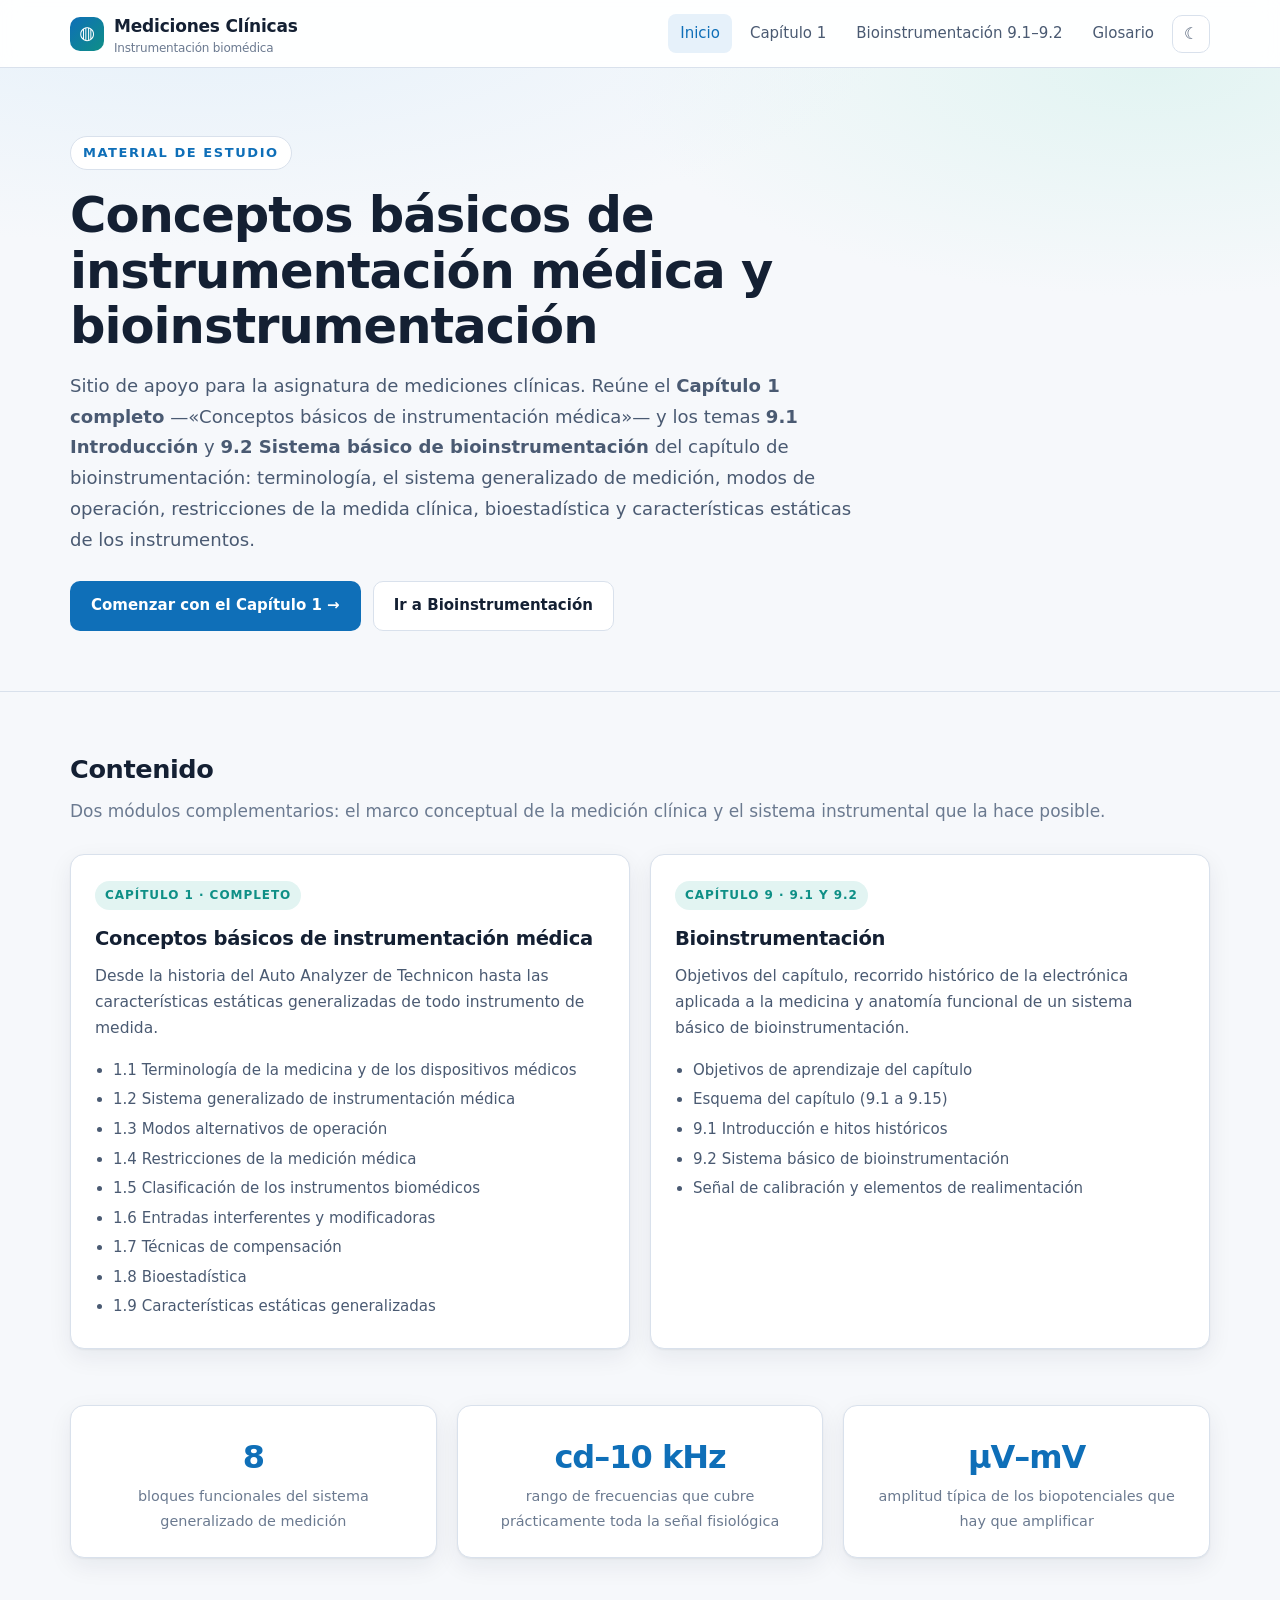
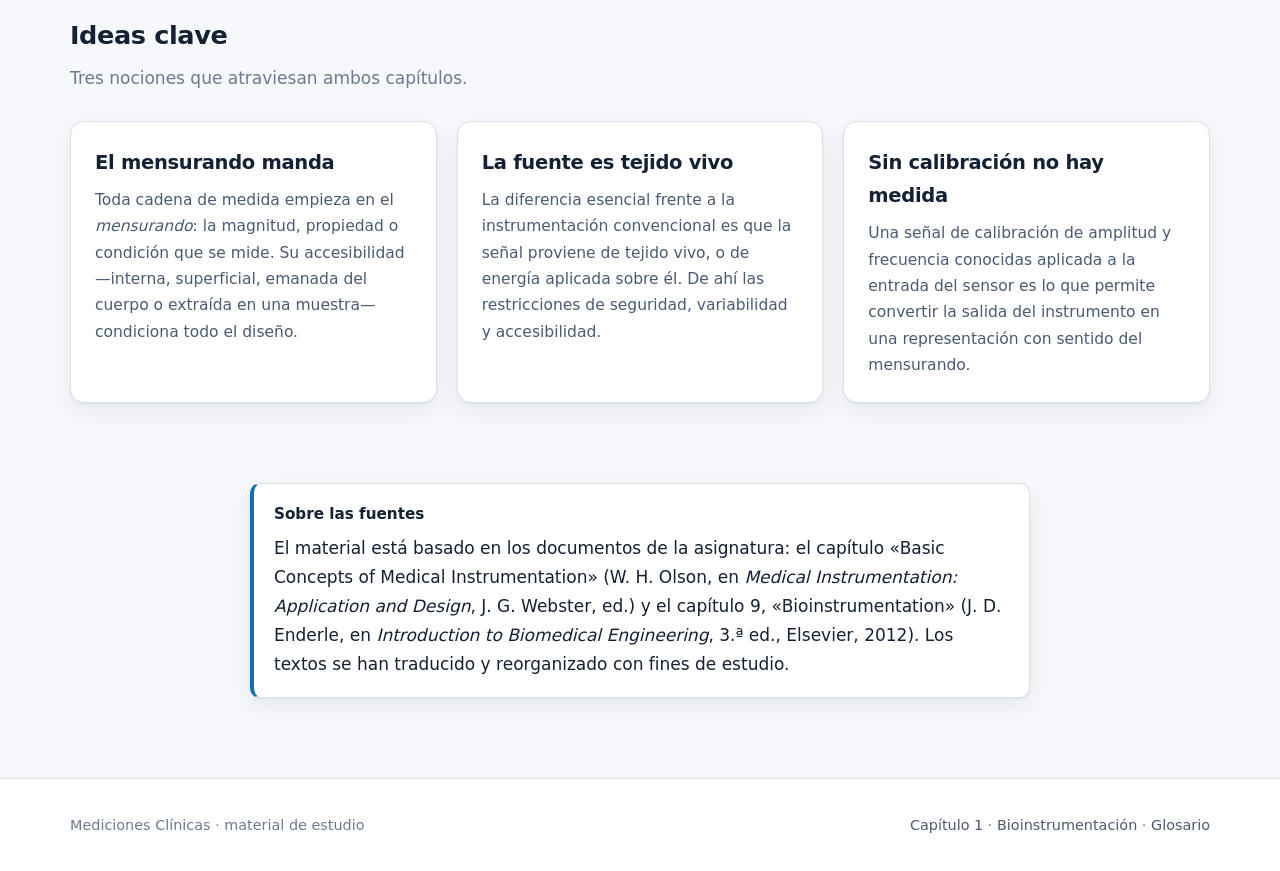
==== index.html @ 96bf2bb4 "Añadir sitio web de estudio de instrumentación médica y bioinstrumentación Sitio estático sin depend" ====
<!DOCTYPE html>
<html lang="es" data-theme="light">
<head>
<meta charset="UTF-8">
<meta name="viewport" content="width=device-width, initial-scale=1">
<title>Mediciones Clínicas — Instrumentación biomédica</title>
<meta name="description" content="Material de estudio sobre conceptos básicos de instrumentación médica (Capítulo 1) y bioinstrumentación (Capítulo 9, temas 9.1 y 9.2).">
<link rel="stylesheet" href="assets/css/styles.css">
<link rel="icon" href="data:image/svg+xml,<svg xmlns='http://www.w3.org/2000/svg' viewBox='0 0 100 100'><text y='.9em' font-size='90'>🩺</text></svg>">
</head>
<body>
<div id="progress"></div>

<header class="topbar">
  <div class="topbar-inner">
    <a class="brand" href="index.html">
      <span class="brand-mark">◍</span>
      <span class="brand-text">Mediciones Clínicas<small>Instrumentación biomédica</small></span>
    </a>
    <button class="icon-btn nav-toggle" id="navToggle" aria-expanded="false" aria-label="Abrir menú">☰</button>
    <nav class="nav-links" id="navLinks">
      <a class="active" href="index.html">Inicio</a>
      <a href="capitulo-01.html">Capítulo 1</a>
      <a href="bioinstrumentacion.html">Bioinstrumentación 9.1–9.2</a>
      <a href="glosario.html">Glosario</a>
      <button class="icon-btn" id="themeBtn" aria-label="Cambiar tema">☾</button>
    </nav>
  </div>
</header>

<section class="hero">
  <div class="wrap">
    <span class="eyebrow">Material de estudio</span>
    <h1>Conceptos básicos de<br>instrumentación médica y bioinstrumentación</h1>
    <p class="lead">
      Sitio de apoyo para la asignatura de mediciones clínicas. Reúne el <strong>Capítulo 1 completo</strong>
      —«Conceptos básicos de instrumentación médica»— y los temas <strong>9.1 Introducción</strong> y
      <strong>9.2 Sistema básico de bioinstrumentación</strong> del capítulo de bioinstrumentación:
      terminología, el sistema generalizado de medición, modos de operación, restricciones de la medida
      clínica, bioestadística y características estáticas de los instrumentos.
    </p>
    <div class="hero-actions">
      <a class="btn btn-primary" href="capitulo-01.html">Comenzar con el Capítulo 1 →</a>
      <a class="btn btn-ghost" href="bioinstrumentacion.html">Ir a Bioinstrumentación</a>
    </div>
  </div>
</section>

<main>
<section class="section">
  <div class="wrap">
    <h2 class="section-title">Contenido</h2>
    <p class="section-sub">Dos módulos complementarios: el marco conceptual de la medición clínica y el sistema instrumental que la hace posible.</p>

    <div class="grid grid-2">
      <a class="card" href="capitulo-01.html">
        <span class="card-tag">Capítulo 1 · completo</span>
        <h3>Conceptos básicos de instrumentación médica</h3>
        <p>Desde la historia del Auto Analyzer de Technicon hasta las características estáticas generalizadas de todo instrumento de medida.</p>
        <ul class="card-list">
          <li>1.1 Terminología de la medicina y de los dispositivos médicos</li>
          <li>1.2 Sistema generalizado de instrumentación médica</li>
          <li>1.3 Modos alternativos de operación</li>
          <li>1.4 Restricciones de la medición médica</li>
          <li>1.5 Clasificación de los instrumentos biomédicos</li>
          <li>1.6 Entradas interferentes y modificadoras</li>
          <li>1.7 Técnicas de compensación</li>
          <li>1.8 Bioestadística</li>
          <li>1.9 Características estáticas generalizadas</li>
        </ul>
      </a>

      <a class="card" href="bioinstrumentacion.html">
        <span class="card-tag">Capítulo 9 · 9.1 y 9.2</span>
        <h3>Bioinstrumentación</h3>
        <p>Objetivos del capítulo, recorrido histórico de la electrónica aplicada a la medicina y anatomía funcional de un sistema básico de bioinstrumentación.</p>
        <ul class="card-list">
          <li>Objetivos de aprendizaje del capítulo</li>
          <li>Esquema del capítulo (9.1 a 9.15)</li>
          <li>9.1 Introducción e hitos históricos</li>
          <li>9.2 Sistema básico de bioinstrumentación</li>
          <li>Señal de calibración y elementos de realimentación</li>
        </ul>
      </a>
    </div>
  </div>
</section>

<section class="section" style="padding-top:0">
  <div class="wrap">
    <div class="grid grid-3">
      <div class="card stat">
        <div class="num">8</div>
        <div class="lbl">bloques funcionales del sistema generalizado de medición</div>
      </div>
      <div class="card stat">
        <div class="num">cd–10 kHz</div>
        <div class="lbl">rango de frecuencias que cubre prácticamente toda la señal fisiológica</div>
      </div>
      <div class="card stat">
        <div class="num">μV–mV</div>
        <div class="lbl">amplitud típica de los biopotenciales que hay que amplificar</div>
      </div>
    </div>
  </div>
</section>

<section class="section" style="padding-top:0">
  <div class="wrap">
    <h2 class="section-title">Ideas clave</h2>
    <p class="section-sub">Tres nociones que atraviesan ambos capítulos.</p>
    <div class="grid grid-3">
      <div class="card">
        <h3 style="margin-top:0">El mensurando manda</h3>
        <p>Toda cadena de medida empieza en el <em>mensurando</em>: la magnitud, propiedad o condición que se mide. Su accesibilidad —interna, superficial, emanada del cuerpo o extraída en una muestra— condiciona todo el diseño.</p>
      </div>
      <div class="card">
        <h3 style="margin-top:0">La fuente es tejido vivo</h3>
        <p>La diferencia esencial frente a la instrumentación convencional es que la señal proviene de tejido vivo, o de energía aplicada sobre él. De ahí las restricciones de seguridad, variabilidad y accesibilidad.</p>
      </div>
      <div class="card">
        <h3 style="margin-top:0">Sin calibración no hay medida</h3>
        <p>Una señal de calibración de amplitud y frecuencia conocidas aplicada a la entrada del sensor es lo que permite convertir la salida del instrumento en una representación con sentido del mensurando.</p>
      </div>
    </div>
  </div>
</section>

<section class="section" style="padding-top:0">
  <div class="wrap narrow">
    <div class="callout">
      <div class="callout-title">Sobre las fuentes</div>
      <p style="margin:0">
        El material está basado en los documentos de la asignatura: el capítulo «Basic Concepts of Medical
        Instrumentation» (W. H. Olson, en <em>Medical Instrumentation: Application and Design</em>, J. G. Webster, ed.)
        y el capítulo 9, «Bioinstrumentation» (J. D. Enderle, en <em>Introduction to Biomedical Engineering</em>, 3.ª ed.,
        Elsevier, 2012). Los textos se han traducido y reorganizado con fines de estudio.
      </p>
    </div>
  </div>
</section>
</main>

<footer class="site">
  <div class="wrap">
    <span>Mediciones Clínicas · material de estudio</span>
    <span><a href="capitulo-01.html">Capítulo 1</a> · <a href="bioinstrumentacion.html">Bioinstrumentación</a> · <a href="glosario.html">Glosario</a></span>
  </div>
</footer>

<button class="icon-btn" id="toTop" aria-label="Volver arriba">↑</button>
<script src="assets/js/main.js"></script>
</body>
</html>
---- assets/css/styles.css ----
/* =========================================================
   Mediciones Clínicas — hoja de estilos común
   ========================================================= */

:root {
  --bg: #f6f8fb;
  --surface: #ffffff;
  --surface-2: #eef2f8;
  --border: #d9e1ec;
  --text: #142033;
  --text-soft: #4a5a72;
  --text-mute: #6b7a90;
  --accent: #0f6fb8;
  --accent-soft: #e6f1fa;
  --accent-2: #0e8f86;
  --accent-2-soft: #e2f4f2;
  --warn: #b4610d;
  --warn-soft: #fdf1e3;
  --shadow: 0 1px 2px rgba(16, 32, 56, .06), 0 8px 24px rgba(16, 32, 56, .07);
  --radius: 14px;
  --maxw: 1180px;
  --font: "Segoe UI", system-ui, -apple-system, "Helvetica Neue", Arial, sans-serif;
  --mono: "SFMono-Regular", Consolas, "Liberation Mono", Menlo, monospace;
}

html[data-theme="dark"] {
  --bg: #0d1420;
  --surface: #131c2b;
  --surface-2: #1a2536;
  --border: #26344a;
  --text: #e7edf6;
  --text-soft: #b3c0d3;
  --text-mute: #8697ae;
  --accent: #57aeee;
  --accent-soft: #16293c;
  --accent-2: #45c8bd;
  --accent-2-soft: #12312f;
  --warn: #e2a35c;
  --warn-soft: #2c2418;
  --shadow: 0 1px 2px rgba(0, 0, 0, .4), 0 10px 28px rgba(0, 0, 0, .35);
}

* { box-sizing: border-box; }

html { scroll-behavior: smooth; scroll-padding-top: 84px; }

body {
  margin: 0;
  background: var(--bg);
  color: var(--text);
  font-family: var(--font);
  font-size: 17px;
  line-height: 1.7;
  -webkit-font-smoothing: antialiased;
}

img, svg { max-width: 100%; }

a { color: var(--accent); text-decoration: none; }
a:hover { text-decoration: underline; }

/* ---------- Barra de navegación ---------- */
.topbar {
  position: sticky; top: 0; z-index: 50;
  background: color-mix(in srgb, var(--surface) 88%, transparent);
  backdrop-filter: blur(10px);
  border-bottom: 1px solid var(--border);
}
.topbar-inner {
  max-width: var(--maxw); margin: 0 auto;
  display: flex; align-items: center; gap: 18px;
  padding: 12px 20px;
}
.brand { display: flex; align-items: center; gap: 10px; font-weight: 700; color: var(--text); letter-spacing: -.2px; }
.brand:hover { text-decoration: none; }
.brand-mark {
  width: 34px; height: 34px; border-radius: 10px; flex: none;
  background: linear-gradient(135deg, var(--accent), var(--accent-2));
  display: grid; place-items: center; color: #fff; font-size: 18px;
}
.brand-text small { display: block; font-weight: 500; font-size: 12px; color: var(--text-mute); line-height: 1.2; }

.nav-links { margin-left: auto; display: flex; align-items: center; gap: 6px; }
.nav-links a {
  padding: 7px 12px; border-radius: 8px; font-size: 15px;
  color: var(--text-soft); font-weight: 500;
}
.nav-links a:hover { background: var(--surface-2); text-decoration: none; color: var(--text); }
.nav-links a.active { background: var(--accent-soft); color: var(--accent); }

.icon-btn {
  width: 38px; height: 38px; flex: none; display: grid; place-items: center;
  border: 1px solid var(--border); background: var(--surface); color: var(--text-soft);
  border-radius: 10px; cursor: pointer; font-size: 16px;
}
.icon-btn:hover { background: var(--surface-2); color: var(--text); }
.nav-toggle { display: none; }

@media (max-width: 820px) {
  .nav-toggle { display: grid; margin-left: auto; }
  .nav-links {
    display: none; position: absolute; top: 100%; left: 0; right: 0;
    flex-direction: column; align-items: stretch; gap: 2px;
    background: var(--surface); border-bottom: 1px solid var(--border);
    padding: 10px 16px 16px;
  }
  .nav-links.open { display: flex; }
  .nav-links a { padding: 10px 12px; }
}

/* ---------- Contenedores ---------- */
.wrap { max-width: var(--maxw); margin: 0 auto; padding: 0 20px; }
.narrow { max-width: 820px; }

/* ---------- Portada ---------- */
.hero {
  background:
    radial-gradient(1200px 400px at 15% -10%, var(--accent-soft), transparent 60%),
    radial-gradient(900px 380px at 90% 0%, var(--accent-2-soft), transparent 60%);
  border-bottom: 1px solid var(--border);
  padding: 68px 0 60px;
}
.eyebrow {
  display: inline-block; font-size: 13px; font-weight: 700; letter-spacing: .12em;
  text-transform: uppercase; color: var(--accent);
  background: var(--surface); border: 1px solid var(--border);
  padding: 5px 12px; border-radius: 999px; margin-bottom: 18px;
}
.hero h1 { font-size: clamp(2rem, 5vw, 3.1rem); line-height: 1.12; margin: 0 0 16px; letter-spacing: -1px; }
.hero p.lead { font-size: 1.13rem; color: var(--text-soft); max-width: 68ch; margin: 0 0 26px; }
.hero-actions { display: flex; flex-wrap: wrap; gap: 12px; }

.btn {
  display: inline-flex; align-items: center; gap: 8px;
  padding: 11px 20px; border-radius: 10px; font-weight: 600; font-size: 15px;
  border: 1px solid transparent; cursor: pointer;
}
.btn:hover { text-decoration: none; }
.btn-primary { background: var(--accent); color: #fff; }
.btn-primary:hover { filter: brightness(1.08); }
.btn-ghost { background: var(--surface); color: var(--text); border-color: var(--border); }
.btn-ghost:hover { background: var(--surface-2); }

/* ---------- Tarjetas ---------- */
.section { padding: 56px 0; }
.section-title { font-size: 1.6rem; margin: 0 0 6px; letter-spacing: -.4px; }
.section-sub { color: var(--text-mute); margin: 0 0 28px; }

.grid { display: grid; gap: 20px; }
.grid-2 { grid-template-columns: repeat(auto-fit, minmax(300px, 1fr)); }
.grid-3 { grid-template-columns: repeat(auto-fit, minmax(240px, 1fr)); }

.card {
  background: var(--surface); border: 1px solid var(--border);
  border-radius: var(--radius); padding: 24px; box-shadow: var(--shadow);
}
a.card { color: inherit; display: block; transition: transform .15s ease, box-shadow .15s ease; }
a.card:hover { text-decoration: none; transform: translateY(-3px); box-shadow: 0 10px 30px rgba(16,32,56,.13); }
.card h3 { margin: 12px 0 8px; font-size: 1.22rem; letter-spacing: -.3px; }
.card p { margin: 0; color: var(--text-soft); font-size: .97rem; }
.card-tag {
  display: inline-block; font-size: 12px; font-weight: 700; letter-spacing: .08em;
  text-transform: uppercase; color: var(--accent-2);
  background: var(--accent-2-soft); padding: 4px 10px; border-radius: 999px;
}
.card-list { margin: 16px 0 0; padding-left: 18px; color: var(--text-soft); font-size: .94rem; }
.card-list li { margin: 4px 0; }

.stat { text-align: center; }
.stat .num { font-size: 2rem; font-weight: 800; color: var(--accent); letter-spacing: -1px; }
.stat .lbl { font-size: .9rem; color: var(--text-mute); }

/* ---------- Layout de lectura con índice ---------- */
.doc { display: grid; grid-template-columns: 260px minmax(0, 1fr); gap: 44px; padding: 40px 0 80px; align-items: start; }
.toc { position: sticky; top: 86px; max-height: calc(100vh - 110px); overflow-y: auto; }
.toc h4 {
  font-size: 12px; text-transform: uppercase; letter-spacing: .12em;
  color: var(--text-mute); margin: 0 0 10px;
}
.toc ol { list-style: none; margin: 0; padding: 0; border-left: 2px solid var(--border); }
.toc li a {
  display: block; padding: 6px 0 6px 14px; margin-left: -2px;
  border-left: 2px solid transparent; color: var(--text-soft);
  font-size: .9rem; line-height: 1.4;
}
.toc li a:hover { color: var(--text); text-decoration: none; }
.toc li a.active { color: var(--accent); border-left-color: var(--accent); font-weight: 600; }
.toc li.sub a { padding-left: 26px; font-size: .84rem; }

@media (max-width: 980px) {
  .doc { grid-template-columns: minmax(0, 1fr); gap: 10px; }
  .toc { position: static; max-height: none; margin-bottom: 8px; border: 1px solid var(--border); border-radius: var(--radius); background: var(--surface); padding: 16px; }
}

/* ---------- Tipografía del documento ---------- */
.doc-head { padding: 42px 0 26px; border-bottom: 1px solid var(--border); }
.doc-head h1 { font-size: clamp(1.8rem, 4vw, 2.6rem); margin: 8px 0 12px; letter-spacing: -.8px; line-height: 1.15; }
.doc-head .meta { color: var(--text-mute); font-size: .95rem; }
.doc-head .meta span + span::before { content: "•"; margin: 0 8px; color: var(--border); }

article h2 {
  font-size: 1.55rem; letter-spacing: -.4px; margin: 52px 0 14px;
  padding-top: 10px; line-height: 1.25;
}
article h2 .num {
  display: inline-block; margin-right: 10px; color: var(--accent);
  font-variant-numeric: tabular-nums;
}
article h3 {
  font-size: 1.08rem; text-transform: uppercase; letter-spacing: .06em;
  color: var(--accent-2); margin: 32px 0 10px;
}
article h4 { font-size: 1rem; margin: 24px 0 8px; color: var(--text); }
article p { margin: 0 0 16px; color: var(--text-soft); }
article strong { color: var(--text); }
article ul, article ol { color: var(--text-soft); padding-left: 22px; }
article li { margin: 6px 0; }
.dfn { color: var(--text); font-weight: 600; }

.rule { height: 1px; background: var(--border); border: 0; margin: 46px 0; }

/* ---------- Bloques destacados ---------- */
.callout {
  border: 1px solid var(--border); border-left: 4px solid var(--accent);
  background: var(--surface); border-radius: 10px;
  padding: 18px 20px; margin: 24px 0; box-shadow: var(--shadow);
}
.callout .callout-title { font-weight: 700; margin-bottom: 6px; color: var(--text); font-size: .95rem; }
.callout p:last-child { margin-bottom: 0; }
.callout.tip { border-left-color: var(--accent-2); }
.callout.warn { border-left-color: var(--warn); background: var(--warn-soft); }
.callout.quote { border-left-color: var(--accent-2); font-style: italic; }

.figure {
  margin: 30px 0; padding: 20px; background: var(--surface);
  border: 1px solid var(--border); border-radius: var(--radius); box-shadow: var(--shadow);
}
.figure figcaption { font-size: .88rem; color: var(--text-mute); margin-top: 14px; line-height: 1.55; }
.figure figcaption b { color: var(--text); }
.figure .scroll { overflow-x: auto; }

.eq {
  display: flex; align-items: center; gap: 16px; justify-content: space-between;
  background: var(--surface-2); border: 1px solid var(--border);
  border-radius: 10px; padding: 14px 18px; margin: 18px 0;
  font-family: var(--mono); font-size: 1rem; color: var(--text);
  overflow-x: auto;
}
.eq .tag { color: var(--text-mute); font-size: .85rem; flex: none; }
.frac { display: inline-flex; flex-direction: column; text-align: center; vertical-align: middle; margin: 0 4px; }
.frac .top { border-bottom: 1px solid currentColor; padding: 0 6px; }
.frac .bot { padding: 2px 6px 0; }

.table-wrap { overflow-x: auto; margin: 24px 0; border: 1px solid var(--border); border-radius: var(--radius); background: var(--surface); box-shadow: var(--shadow); }
table { border-collapse: collapse; width: 100%; font-size: .9rem; min-width: 640px; }
thead th {
  position: sticky; top: 0; background: var(--surface-2); color: var(--text);
  text-align: left; font-size: .8rem; text-transform: uppercase; letter-spacing: .06em;
  padding: 12px 14px; border-bottom: 1px solid var(--border);
}
tbody td { padding: 10px 14px; border-bottom: 1px solid var(--border); color: var(--text-soft); vertical-align: top; }
tbody tr:last-child td { border-bottom: 0; }
tbody tr:hover td { background: var(--surface-2); }
td.param { color: var(--text); font-weight: 600; }

.pill-row { display: flex; flex-wrap: wrap; gap: 8px; margin: 18px 0 4px; }
.pill {
  font-size: .82rem; padding: 5px 12px; border-radius: 999px;
  background: var(--accent-soft); color: var(--accent); font-weight: 600;
}
.pill.alt { background: var(--accent-2-soft); color: var(--accent-2); }

/* ---------- Línea de tiempo ---------- */
.timeline { position: relative; margin: 26px 0 10px; padding-left: 28px; }
.timeline::before { content: ""; position: absolute; left: 8px; top: 6px; bottom: 6px; width: 2px; background: var(--border); }
.tl-item { position: relative; margin: 0 0 18px; }
.tl-item::before {
  content: ""; position: absolute; left: -24px; top: 8px;
  width: 10px; height: 10px; border-radius: 50%;
  background: var(--accent); box-shadow: 0 0 0 3px var(--accent-soft);
}
.tl-year { font-weight: 800; color: var(--text); font-variant-numeric: tabular-nums; margin-right: 8px; }
.tl-item p { display: inline; color: var(--text-soft); margin: 0; }

/* ---------- Página siguiente / footer ---------- */
.pager { display: flex; flex-wrap: wrap; gap: 14px; justify-content: space-between; margin-top: 56px; }
.pager a {
  flex: 1 1 260px; padding: 16px 18px; border: 1px solid var(--border);
  border-radius: var(--radius); background: var(--surface); color: var(--text);
}
.pager a:hover { background: var(--surface-2); text-decoration: none; }
.pager small { display: block; color: var(--text-mute); font-size: .8rem; text-transform: uppercase; letter-spacing: .08em; }

footer.site {
  border-top: 1px solid var(--border); background: var(--surface);
  padding: 34px 0; color: var(--text-mute); font-size: .9rem;
}
footer.site .wrap { display: flex; flex-wrap: wrap; gap: 14px; justify-content: space-between; align-items: center; }
footer.site a { color: var(--text-soft); }

#toTop {
  position: fixed; right: 20px; bottom: 20px; z-index: 60;
  opacity: 0; pointer-events: none; transition: opacity .2s ease;
  box-shadow: var(--shadow);
}
#toTop.show { opacity: 1; pointer-events: auto; }

/* ---------- Barra de progreso de lectura ---------- */
#progress {
  position: fixed; top: 0; left: 0; height: 3px; width: 0;
  background: linear-gradient(90deg, var(--accent), var(--accent-2));
  z-index: 100;
}

@media print {
  .topbar, .toc, #toTop, #progress, .pager, .hero-actions { display: none !important; }
  body { background: #fff; font-size: 11pt; }
  .doc { grid-template-columns: 1fr; }
}
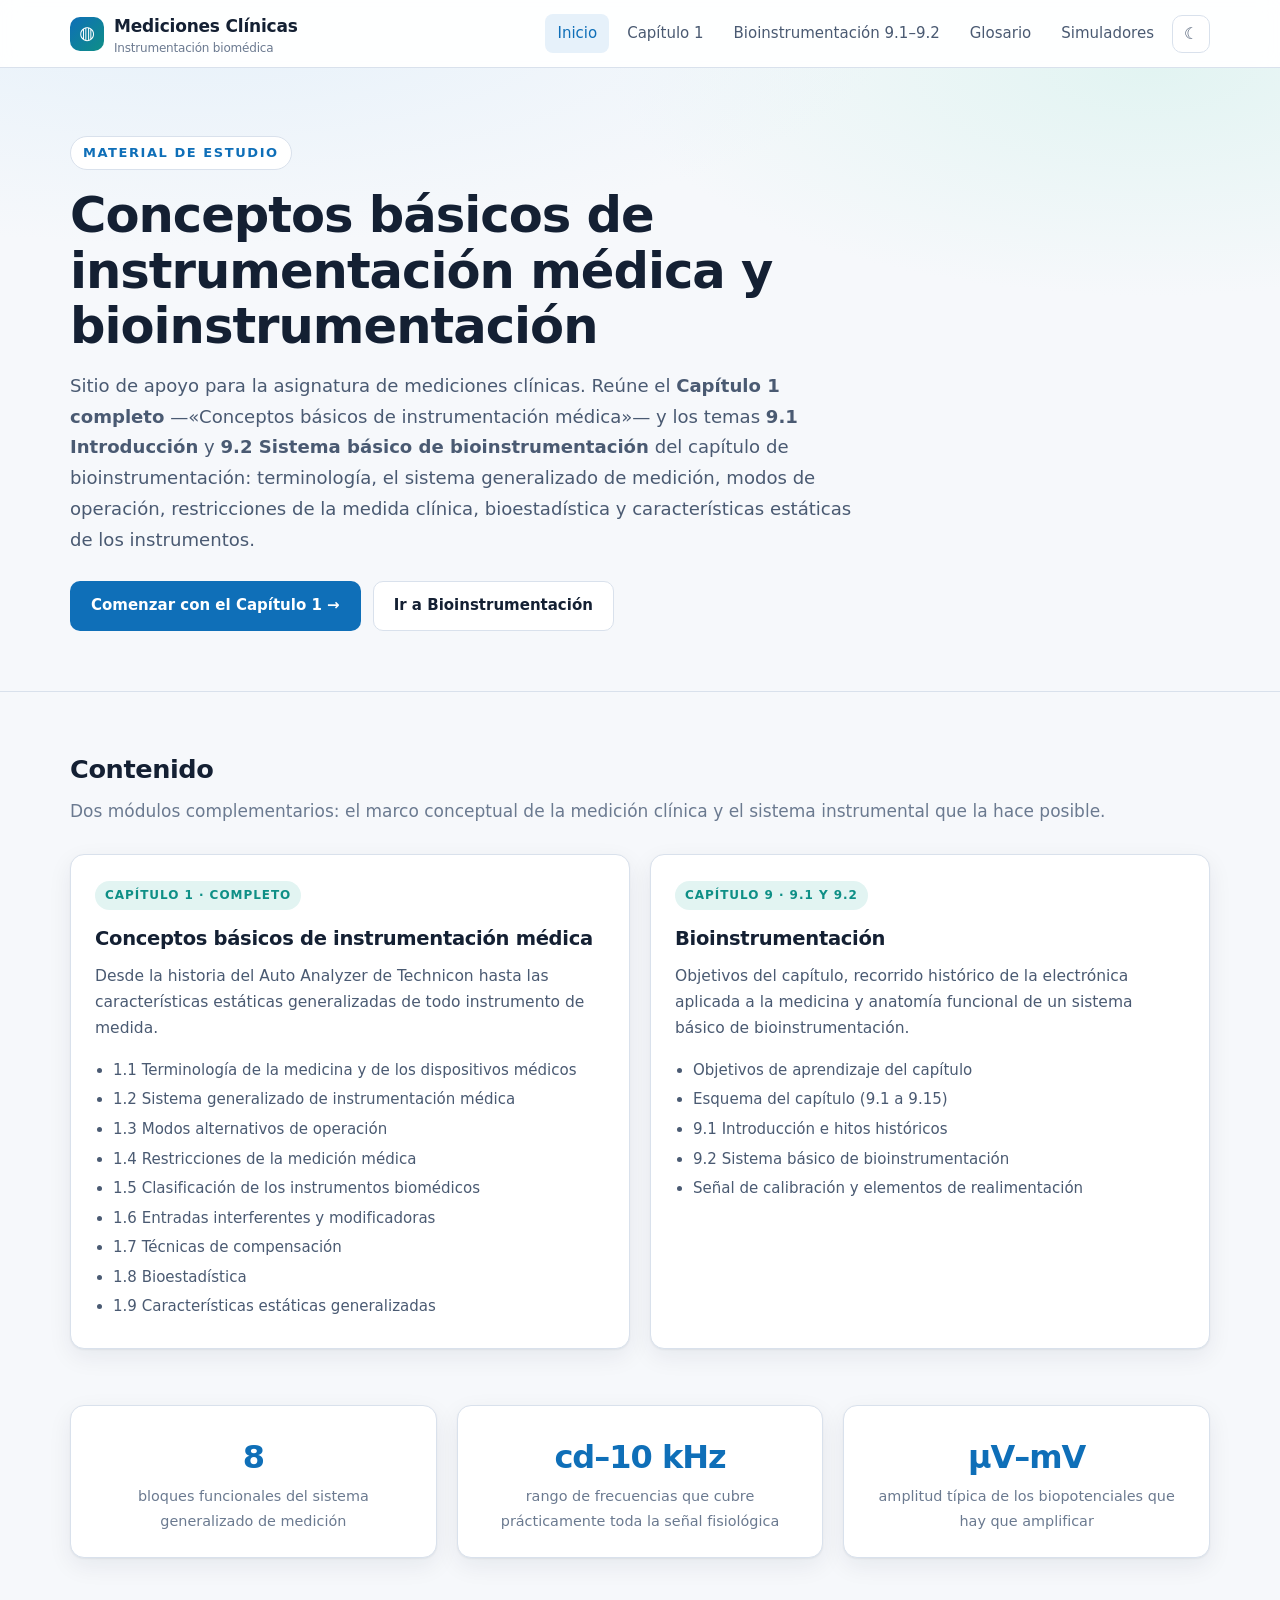
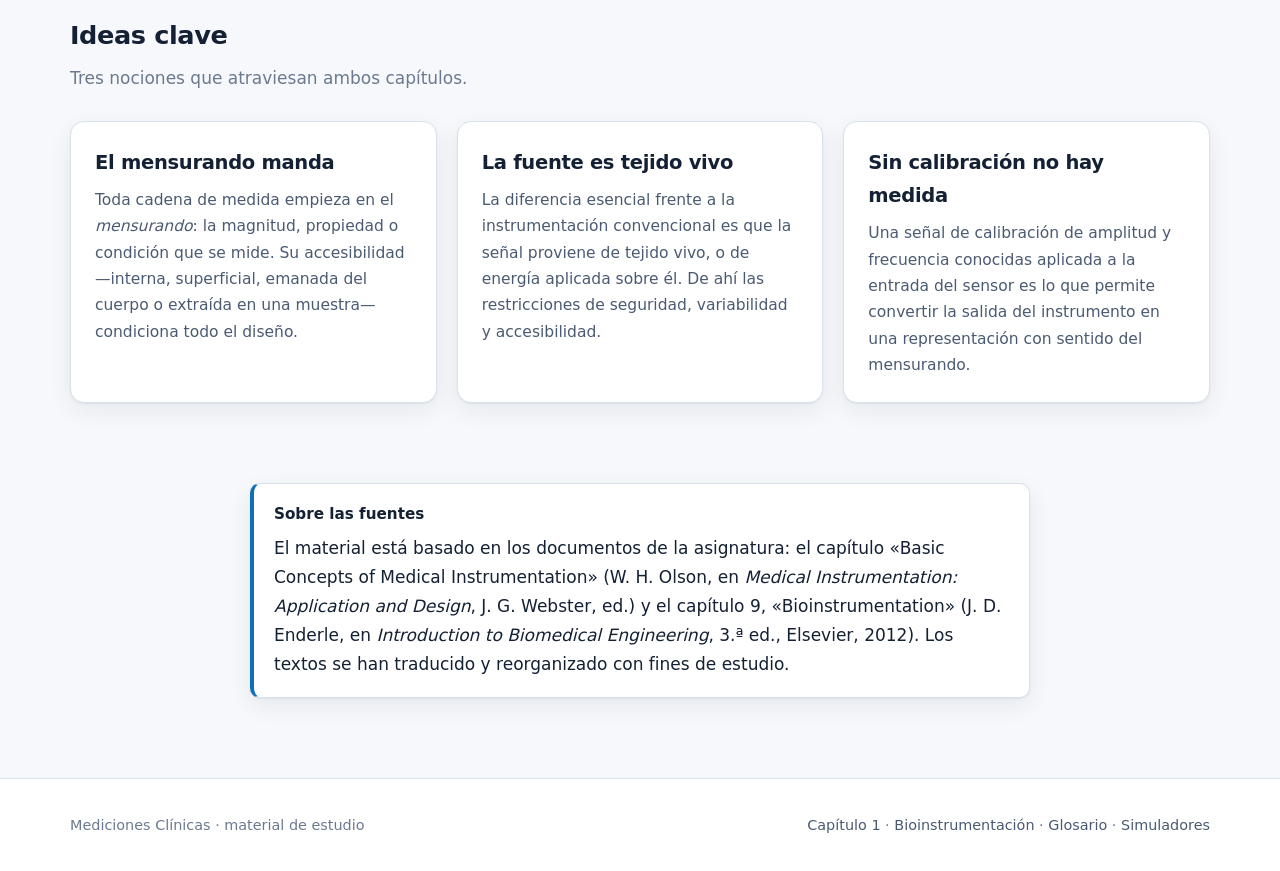
==== commit 3af3dc65: "Add simulators tab: noise/filter lab and calibration/statistics calculators" ====
--- a/index.html
+++ b/index.html
@@ -23,6 +23,7 @@
       <a href="capitulo-01.html">Capítulo 1</a>
       <a href="bioinstrumentacion.html">Bioinstrumentación 9.1–9.2</a>
       <a href="glosario.html">Glosario</a>
+      <a href="simuladores.html">Simuladores</a>
       <button class="icon-btn" id="themeBtn" aria-label="Cambiar tema">☾</button>
     </nav>
   </div>
@@ -144,7 +145,7 @@
 <footer class="site">
   <div class="wrap">
     <span>Mediciones Clínicas · material de estudio</span>
-    <span><a href="capitulo-01.html">Capítulo 1</a> · <a href="bioinstrumentacion.html">Bioinstrumentación</a> · <a href="glosario.html">Glosario</a></span>
+    <span><a href="capitulo-01.html">Capítulo 1</a> · <a href="bioinstrumentacion.html">Bioinstrumentación</a> · <a href="glosario.html">Glosario</a> · <a href="simuladores.html">Simuladores</a></span>
   </div>
 </footer>
 
--- a/assets/css/styles.css
+++ b/assets/css/styles.css
@@ -140,6 +140,8 @@
 .btn-primary:hover { filter: brightness(1.08); }
 .btn-ghost { background: var(--surface); color: var(--text); border-color: var(--border); }
 .btn-ghost:hover { background: var(--surface-2); }
+.btn-pdf { background: var(--accent); color: #fff; }
+.btn-pdf:hover { filter: brightness(1.08); text-decoration: none; }
 
 /* ---------- Tarjetas ---------- */
 .section { padding: 56px 0; }
@@ -317,3 +319,78 @@
   body { background: #fff; font-size: 11pt; }
   .doc { grid-template-columns: 1fr; }
 }
+
+/* ---------- Simuladores y calculadoras ---------- */
+.sim-tabs { display: flex; flex-wrap: wrap; gap: 8px; margin: 0 0 28px; }
+.sim-tab-btn {
+  display: inline-flex; align-items: center; gap: 8px;
+  padding: 10px 16px; border-radius: 10px; font-weight: 600; font-size: .92rem;
+  border: 1px solid var(--border); background: var(--surface); color: var(--text-soft);
+  cursor: pointer; font-family: var(--font);
+}
+.sim-tab-btn:hover { background: var(--surface-2); color: var(--text); }
+.sim-tab-btn.active { background: var(--accent); color: #fff; border-color: var(--accent); }
+
+.sim-panel { display: none; }
+.sim-panel.active { display: block; }
+
+.sim-grid { display: grid; grid-template-columns: minmax(0, 320px) minmax(0, 1fr); gap: 20px; align-items: start; }
+@media (max-width: 860px) { .sim-grid { grid-template-columns: minmax(0, 1fr); } }
+
+.sim-group { margin: 0 0 20px; }
+.sim-group:last-child { margin-bottom: 0; }
+.sim-group h4 {
+  font-size: 11px; text-transform: uppercase; letter-spacing: .1em;
+  color: var(--text-mute); margin: 0 0 10px; font-weight: 700;
+}
+
+.sim-field {
+  background: var(--surface-2); border: 1px solid var(--border); border-radius: 10px;
+  padding: 12px 14px; margin-bottom: 10px;
+}
+.sim-field:last-child { margin-bottom: 0; }
+.sim-field-row { display: flex; align-items: center; justify-content: space-between; gap: 10px; }
+.sim-field label { font-size: .86rem; font-weight: 600; color: var(--text); }
+.sim-field .hint { display: block; font-size: .74rem; color: var(--text-mute); margin-top: 2px; }
+.sim-field .val { font-family: var(--mono); font-size: .82rem; font-weight: 700; color: var(--accent); flex: none; }
+
+.sim-toggle { display: flex; align-items: center; gap: 10px; cursor: pointer; }
+.sim-toggle input { width: 18px; height: 18px; accent-color: var(--accent); flex: none; cursor: pointer; }
+.sim-toggle .txt { flex: 1; }
+
+input[type="range"] { width: 100%; accent-color: var(--accent); margin-top: 8px; cursor: pointer; }
+
+.sim-chart-card {
+  background: var(--surface); border: 1px solid var(--border); border-radius: var(--radius);
+  padding: 18px; box-shadow: var(--shadow);
+}
+.sim-chart-head { display: flex; flex-wrap: wrap; align-items: center; justify-content: space-between; gap: 10px; margin-bottom: 12px; }
+.sim-chart-head h4 { margin: 0; font-size: .92rem; color: var(--text); }
+.sim-legend { display: flex; flex-wrap: wrap; gap: 14px; font-size: .78rem; color: var(--text-soft); }
+.sim-legend span { display: inline-flex; align-items: center; gap: 6px; }
+.sim-legend i { width: 14px; height: 3px; border-radius: 2px; display: inline-block; }
+
+.sim-canvas-wrap { position: relative; width: 100%; height: 320px; }
+.sim-canvas-wrap canvas { width: 100%; height: 100%; display: block; }
+
+.calc-card {
+  background: var(--surface); border: 1px solid var(--border); border-radius: var(--radius);
+  padding: 22px; box-shadow: var(--shadow);
+}
+.calc-card h4 { margin: 0 0 6px; font-size: 1.02rem; color: var(--text); }
+.calc-card .sub { margin: 0 0 16px; color: var(--text-mute); font-size: .86rem; }
+.calc-input {
+  width: 100%; padding: 10px 12px; border-radius: 8px; border: 1px solid var(--border);
+  background: var(--surface-2); color: var(--text); font-family: var(--mono); font-size: .88rem;
+}
+.calc-input:focus { outline: 2px solid var(--accent); outline-offset: 1px; }
+.calc-label { display: block; font-size: .8rem; font-weight: 600; color: var(--text); margin-bottom: 6px; }
+.calc-field { margin-bottom: 14px; }
+.calc-grid-2 { display: grid; grid-template-columns: 1fr 1fr; gap: 10px; margin-bottom: 14px; }
+.calc-result-grid { display: grid; grid-template-columns: 1fr 1fr; gap: 8px; margin-top: 16px; }
+.calc-result {
+  background: var(--surface-2); border: 1px solid var(--border); border-radius: 8px;
+  padding: 10px 12px; font-size: .82rem; color: var(--text-soft);
+}
+.calc-result strong { display: block; color: var(--text); font-size: .74rem; text-transform: uppercase; letter-spacing: .04em; margin-bottom: 3px; }
+.calc-result .num { font-family: var(--mono); font-size: 1.05rem; font-weight: 700; color: var(--accent); }
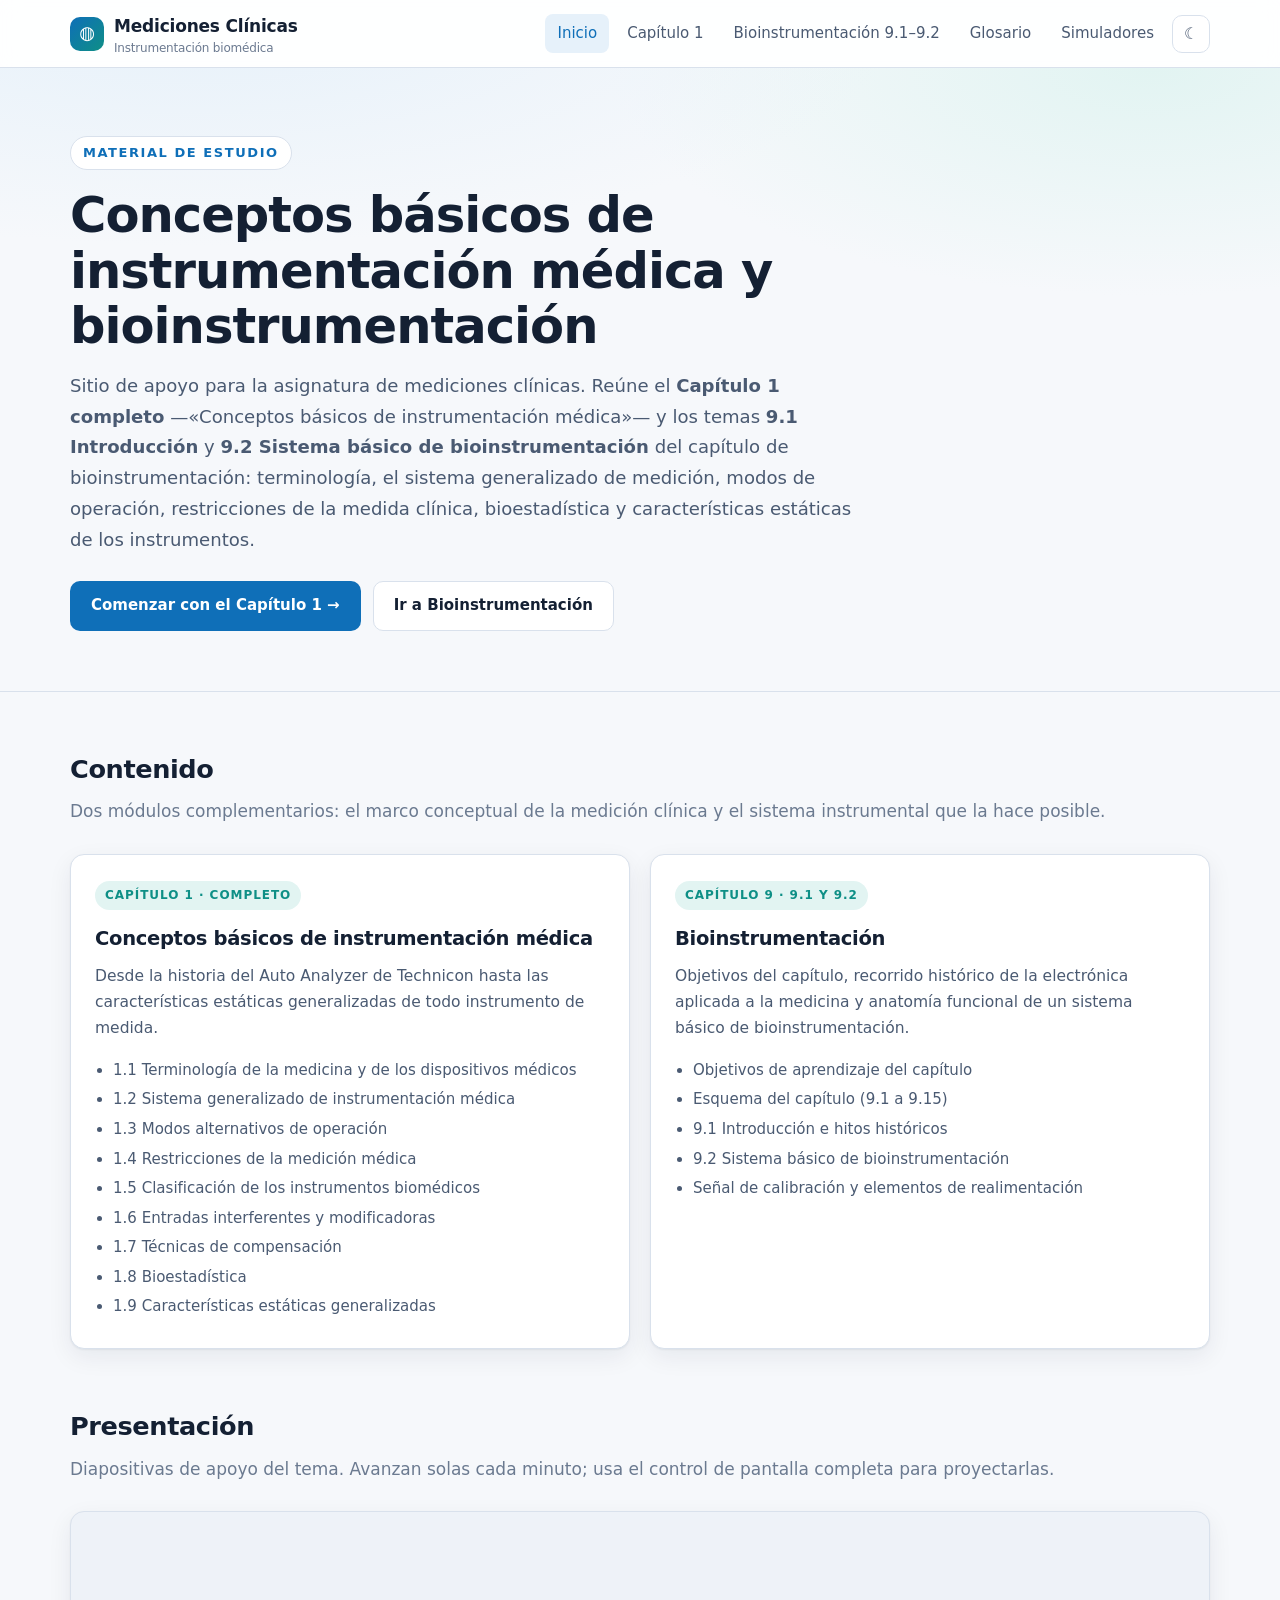
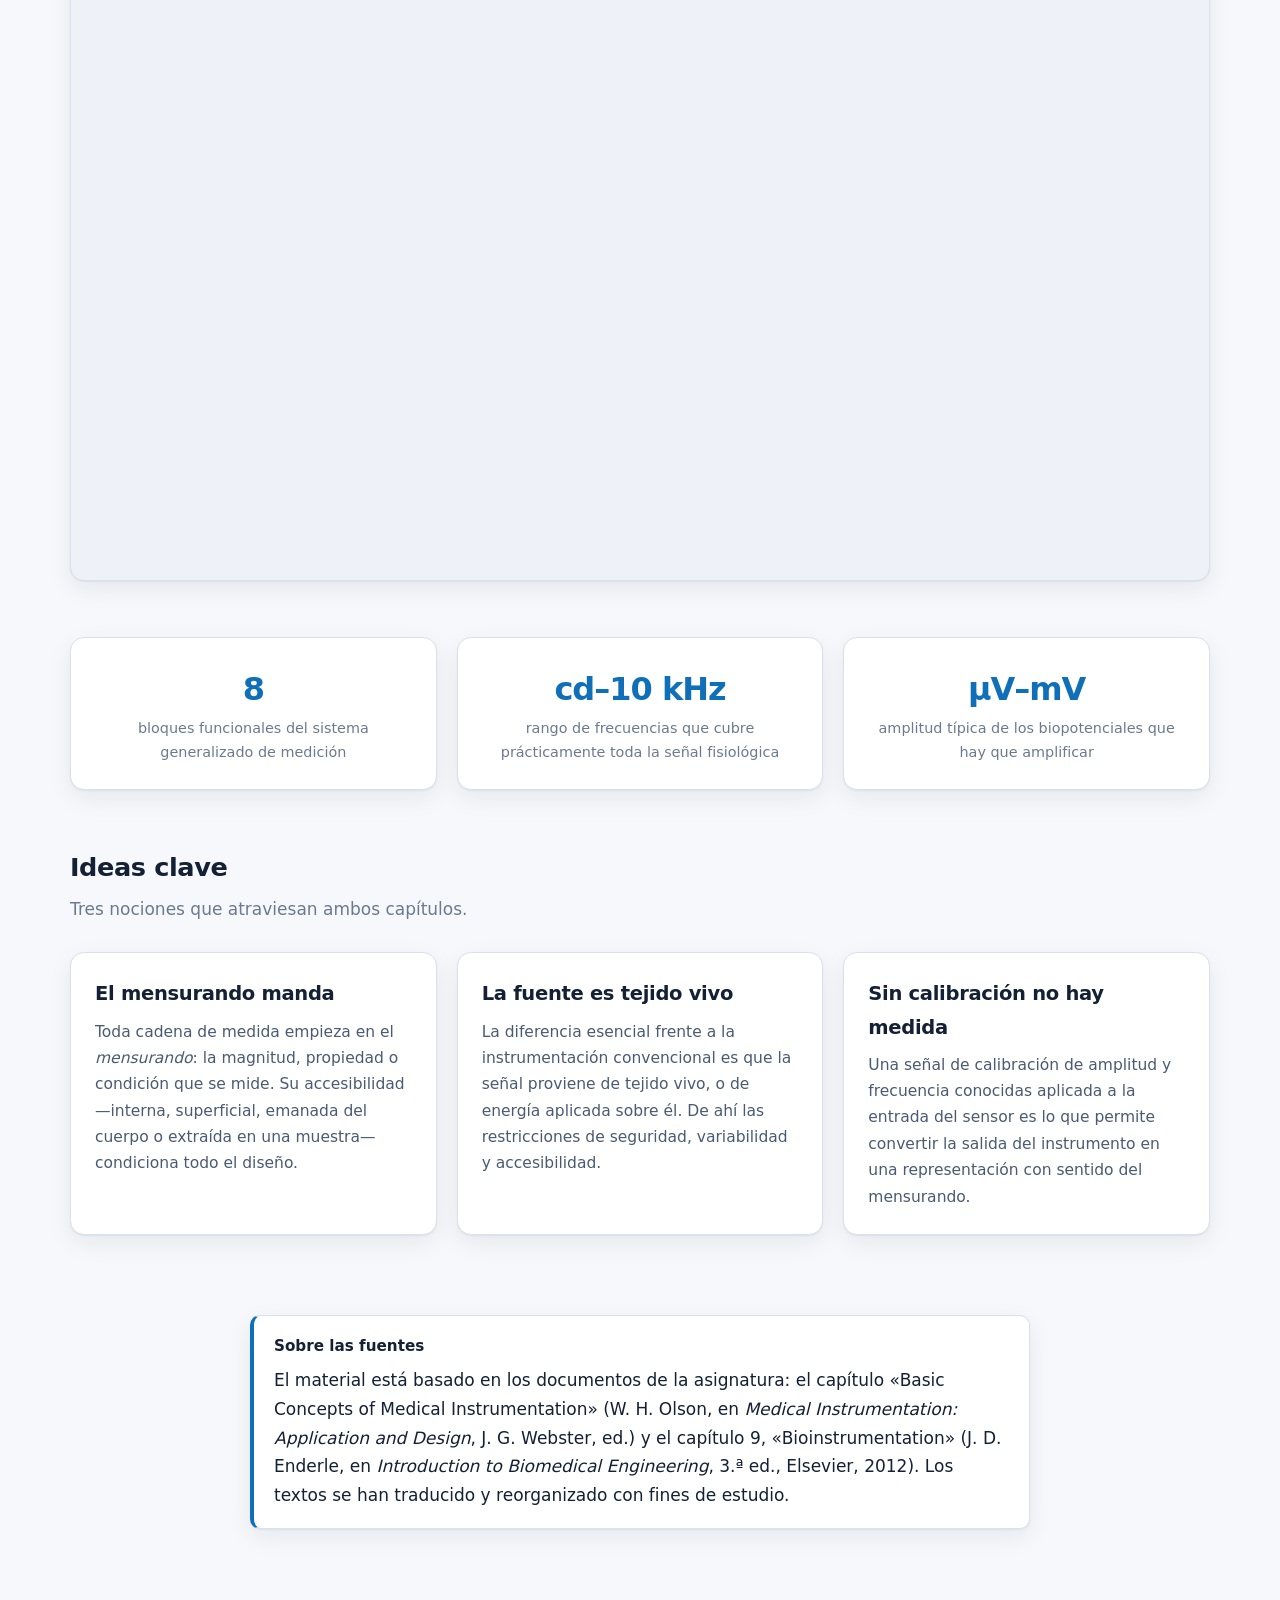
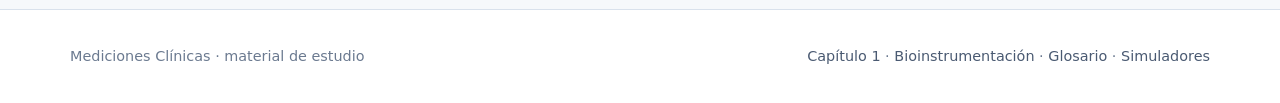
==== commit 62ec1a5a: "Embed Google Slides presentation on the home page Wraps the iframe in a percentage-padding box so it" ====
--- a/index.html
+++ b/index.html
@@ -87,6 +87,20 @@
   </div>
 </section>
 
+<section class="section" style="padding-top:0" id="presentacion">
+  <div class="wrap">
+    <h2 class="section-title">Presentación</h2>
+    <p class="section-sub">Diapositivas de apoyo del tema. Avanzan solas cada minuto; usa el control de pantalla completa para proyectarlas.</p>
+    <div class="embed-slides">
+      <iframe
+        src="https://docs.google.com/presentation/d/e/2PACX-1vSdFS0KIuvWgMfFZSu580acJcuyKBfJTo1ct16JBm5NHCOGYaInHDHDAguMv6HZGNAM19dojJAO0ymB/pubembed?start=false&amp;loop=true&amp;delayms=60000"
+        title="Presentación de instrumentación médica"
+        loading="lazy"
+        allowfullscreen="true" mozallowfullscreen="true" webkitallowfullscreen="true"></iframe>
+    </div>
+  </div>
+</section>
+
 <section class="section" style="padding-top:0">
   <div class="wrap">
     <div class="grid grid-3">
--- a/assets/css/styles.css
+++ b/assets/css/styles.css
@@ -314,8 +314,19 @@
   z-index: 100;
 }
 
+/* ---------- Presentación embebida ---------- */
+.embed-slides {
+  position: relative; width: 100%; padding-top: 58.52%; /* 1280 x 749 */
+  background: var(--surface-2); border: 1px solid var(--border);
+  border-radius: var(--radius); overflow: hidden; box-shadow: var(--shadow);
+}
+.embed-slides iframe {
+  position: absolute; top: 0; left: 0; width: 100%; height: 100%;
+  border: 0; display: block;
+}
+
 @media print {
-  .topbar, .toc, #toTop, #progress, .pager, .hero-actions { display: none !important; }
+  .topbar, .toc, #toTop, #progress, .pager, .hero-actions, .embed-slides { display: none !important; }
   body { background: #fff; font-size: 11pt; }
   .doc { grid-template-columns: 1fr; }
 }
@@ -370,7 +381,7 @@
 .sim-legend span { display: inline-flex; align-items: center; gap: 6px; }
 .sim-legend i { width: 14px; height: 3px; border-radius: 2px; display: inline-block; }
 
-.sim-canvas-wrap { position: relative; width: 100%; height: 320px; }
+.sim-canvas-wrap { position: relative; width: 100%; height: 320px; overflow: hidden; }
 .sim-canvas-wrap canvas { width: 100%; height: 100%; display: block; }
 
 .calc-card {
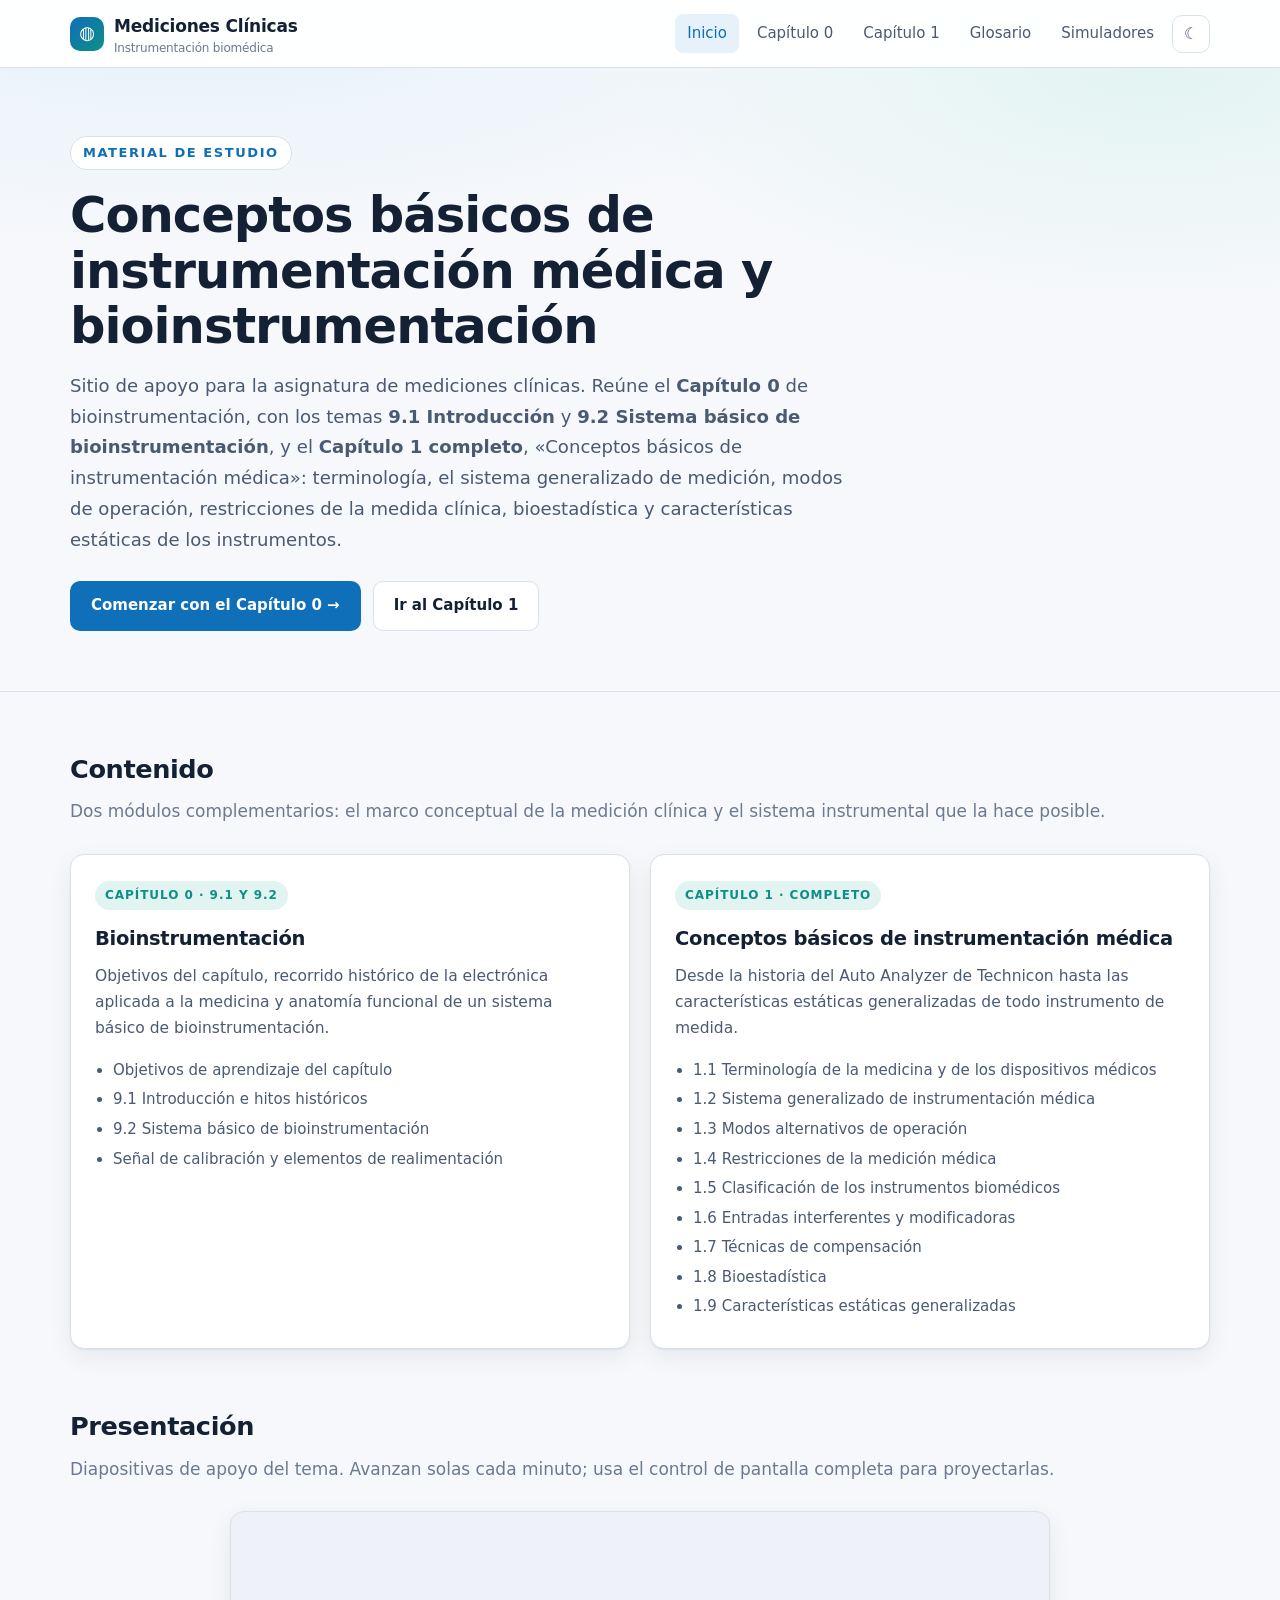
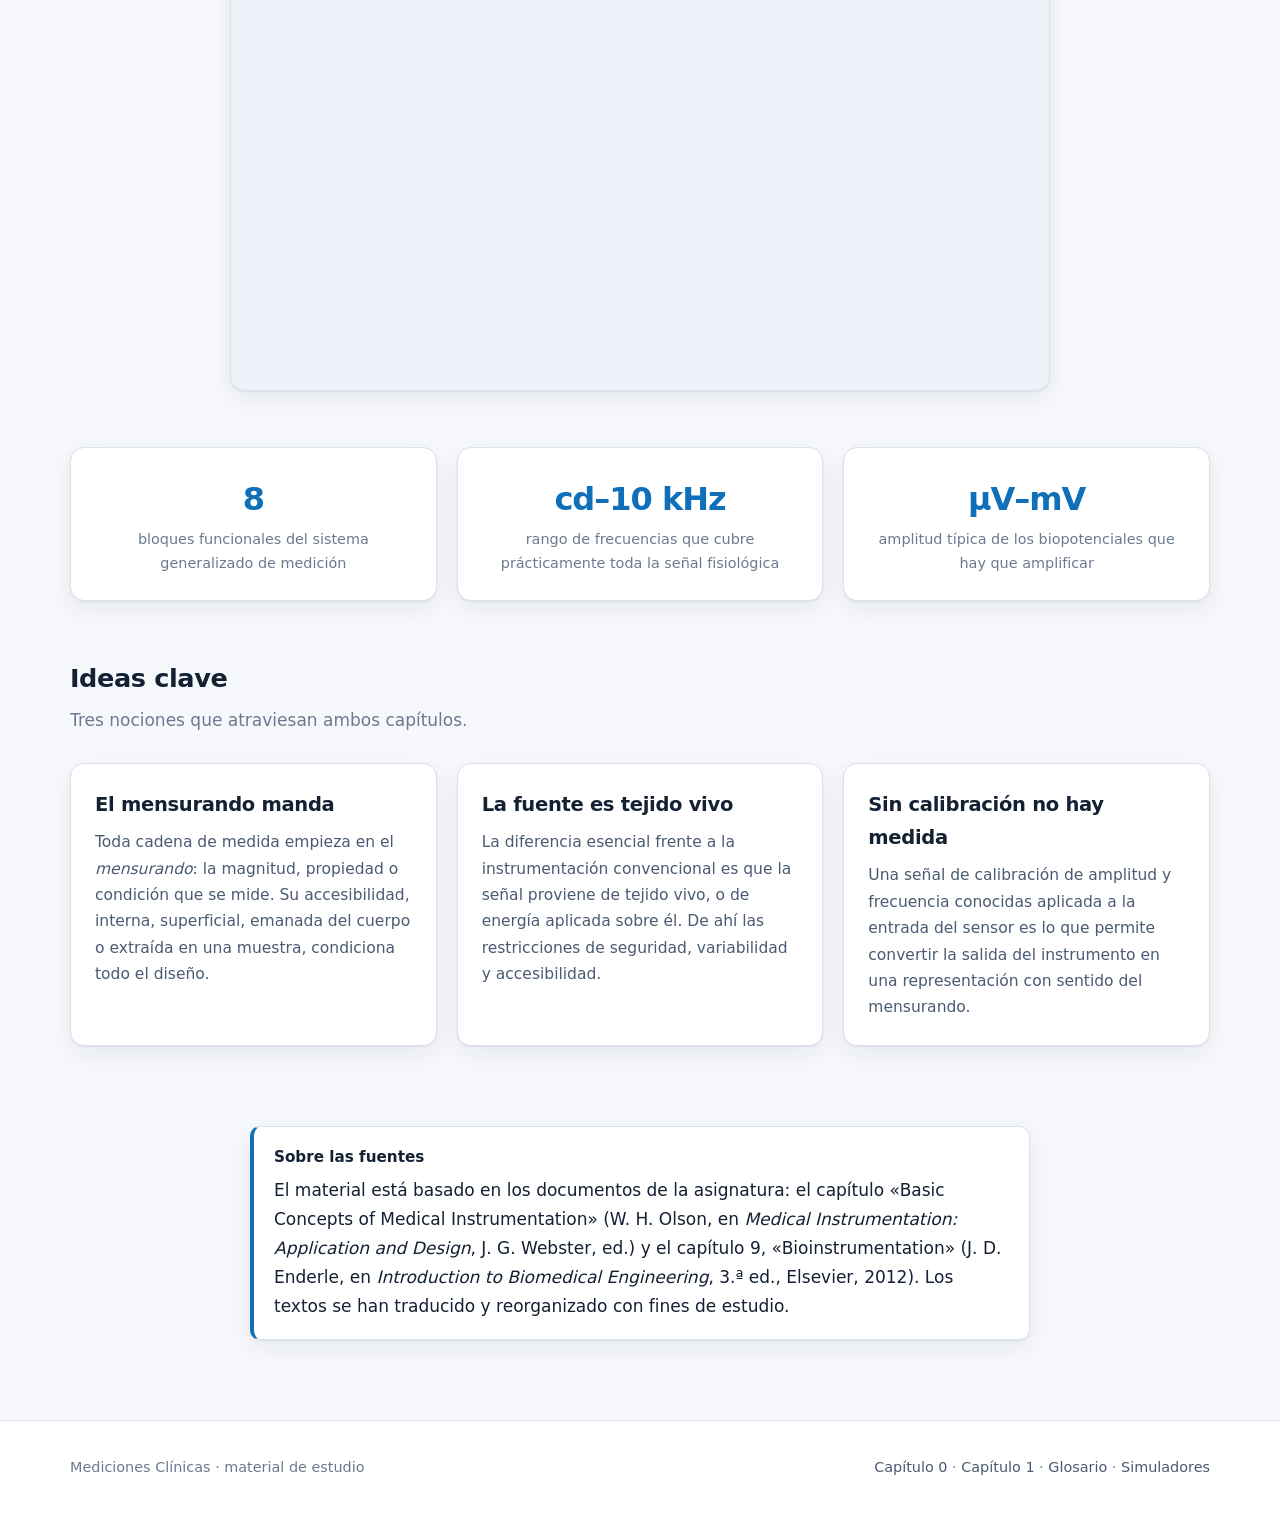
==== commit 6bc9f8fa: "Renombrar bioinstrumentación como Capítulo 0 y situarlo antes del Capítulo 1 - La cinta de navegació" ====
--- a/index.html
+++ b/index.html
@@ -3,7 +3,7 @@
 <head>
 <meta charset="UTF-8">
 <meta name="viewport" content="width=device-width, initial-scale=1">
-<title>Mediciones Clínicas — Instrumentación biomédica</title>
+<title>Mediciones Clínicas · Instrumentación biomédica</title>
 <meta name="description" content="Material de estudio sobre conceptos básicos de instrumentación médica (Capítulo 1) y bioinstrumentación (Capítulo 9, temas 9.1 y 9.2).">
 <link rel="stylesheet" href="assets/css/styles.css">
 <link rel="icon" href="data:image/svg+xml,<svg xmlns='http://www.w3.org/2000/svg' viewBox='0 0 100 100'><text y='.9em' font-size='90'>🩺</text></svg>">
@@ -20,8 +20,8 @@
     <button class="icon-btn nav-toggle" id="navToggle" aria-expanded="false" aria-label="Abrir menú">☰</button>
     <nav class="nav-links" id="navLinks">
       <a class="active" href="index.html">Inicio</a>
+      <a href="bioinstrumentacion.html">Capítulo 0</a>
       <a href="capitulo-01.html">Capítulo 1</a>
-      <a href="bioinstrumentacion.html">Bioinstrumentación 9.1–9.2</a>
       <a href="glosario.html">Glosario</a>
       <a href="simuladores.html">Simuladores</a>
       <button class="icon-btn" id="themeBtn" aria-label="Cambiar tema">☾</button>
@@ -34,15 +34,15 @@
     <span class="eyebrow">Material de estudio</span>
     <h1>Conceptos básicos de<br>instrumentación médica y bioinstrumentación</h1>
     <p class="lead">
-      Sitio de apoyo para la asignatura de mediciones clínicas. Reúne el <strong>Capítulo 1 completo</strong>
-      —«Conceptos básicos de instrumentación médica»— y los temas <strong>9.1 Introducción</strong> y
-      <strong>9.2 Sistema básico de bioinstrumentación</strong> del capítulo de bioinstrumentación:
-      terminología, el sistema generalizado de medición, modos de operación, restricciones de la medida
-      clínica, bioestadística y características estáticas de los instrumentos.
+      Sitio de apoyo para la asignatura de mediciones clínicas. Reúne el <strong>Capítulo 0</strong> de
+      bioinstrumentación, con los temas <strong>9.1 Introducción</strong> y <strong>9.2 Sistema básico de
+      bioinstrumentación</strong>, y el <strong>Capítulo 1 completo</strong>, «Conceptos básicos de
+      instrumentación médica»: terminología, el sistema generalizado de medición, modos de operación,
+      restricciones de la medida clínica, bioestadística y características estáticas de los instrumentos.
     </p>
     <div class="hero-actions">
-      <a class="btn btn-primary" href="capitulo-01.html">Comenzar con el Capítulo 1 →</a>
-      <a class="btn btn-ghost" href="bioinstrumentacion.html">Ir a Bioinstrumentación</a>
+      <a class="btn btn-primary" href="bioinstrumentacion.html">Comenzar con el Capítulo 0 →</a>
+      <a class="btn btn-ghost" href="capitulo-01.html">Ir al Capítulo 1</a>
     </div>
   </div>
 </section>
@@ -54,6 +54,18 @@
     <p class="section-sub">Dos módulos complementarios: el marco conceptual de la medición clínica y el sistema instrumental que la hace posible.</p>
 
     <div class="grid grid-2">
+      <a class="card" href="bioinstrumentacion.html">
+        <span class="card-tag">Capítulo 0 · 9.1 y 9.2</span>
+        <h3>Bioinstrumentación</h3>
+        <p>Objetivos del capítulo, recorrido histórico de la electrónica aplicada a la medicina y anatomía funcional de un sistema básico de bioinstrumentación.</p>
+        <ul class="card-list">
+          <li>Objetivos de aprendizaje del capítulo</li>
+          <li>9.1 Introducción e hitos históricos</li>
+          <li>9.2 Sistema básico de bioinstrumentación</li>
+          <li>Señal de calibración y elementos de realimentación</li>
+        </ul>
+      </a>
+
       <a class="card" href="capitulo-01.html">
         <span class="card-tag">Capítulo 1 · completo</span>
         <h3>Conceptos básicos de instrumentación médica</h3>
@@ -68,19 +80,6 @@
           <li>1.7 Técnicas de compensación</li>
           <li>1.8 Bioestadística</li>
           <li>1.9 Características estáticas generalizadas</li>
-        </ul>
-      </a>
-
-      <a class="card" href="bioinstrumentacion.html">
-        <span class="card-tag">Capítulo 9 · 9.1 y 9.2</span>
-        <h3>Bioinstrumentación</h3>
-        <p>Objetivos del capítulo, recorrido histórico de la electrónica aplicada a la medicina y anatomía funcional de un sistema básico de bioinstrumentación.</p>
-        <ul class="card-list">
-          <li>Objetivos de aprendizaje del capítulo</li>
-          <li>Esquema del capítulo (9.1 a 9.15)</li>
-          <li>9.1 Introducción e hitos históricos</li>
-          <li>9.2 Sistema básico de bioinstrumentación</li>
-          <li>Señal de calibración y elementos de realimentación</li>
         </ul>
       </a>
     </div>
@@ -127,7 +126,7 @@
     <div class="grid grid-3">
       <div class="card">
         <h3 style="margin-top:0">El mensurando manda</h3>
-        <p>Toda cadena de medida empieza en el <em>mensurando</em>: la magnitud, propiedad o condición que se mide. Su accesibilidad —interna, superficial, emanada del cuerpo o extraída en una muestra— condiciona todo el diseño.</p>
+        <p>Toda cadena de medida empieza en el <em>mensurando</em>: la magnitud, propiedad o condición que se mide. Su accesibilidad, interna, superficial, emanada del cuerpo o extraída en una muestra, condiciona todo el diseño.</p>
       </div>
       <div class="card">
         <h3 style="margin-top:0">La fuente es tejido vivo</h3>
@@ -159,7 +158,7 @@
 <footer class="site">
   <div class="wrap">
     <span>Mediciones Clínicas · material de estudio</span>
-    <span><a href="capitulo-01.html">Capítulo 1</a> · <a href="bioinstrumentacion.html">Bioinstrumentación</a> · <a href="glosario.html">Glosario</a> · <a href="simuladores.html">Simuladores</a></span>
+    <span><a href="bioinstrumentacion.html">Capítulo 0</a> · <a href="capitulo-01.html">Capítulo 1</a> · <a href="glosario.html">Glosario</a> · <a href="simuladores.html">Simuladores</a></span>
   </div>
 </footer>
 
--- a/assets/css/styles.css
+++ b/assets/css/styles.css
@@ -316,7 +316,14 @@
 
 /* ---------- Presentación embebida ---------- */
 .embed-slides {
-  position: relative; width: 100%; padding-top: 58.52%; /* 1280 x 749 */
+  /* aspect-ratio, no el truco de padding-top en %: ese porcentaje se resuelve
+     contra el ancho del contenedor, y al acotar el elemento con max-width la
+     altura se quedaria fija y deformaria la diapositiva. */
+  position: relative; width: 100%; aspect-ratio: 1280 / 749;
+  /* Acotado para que la diapositiva quepa entera en la ventana: si sobresale,
+     al pulsar dentro el navegador la desplaza a la vista al recibir el foco y
+     la pagina salta. 102vh de ancho equivale a ~60vh de alto. */
+  max-width: min(820px, 102vh); margin-left: auto; margin-right: auto;
   background: var(--surface-2); border: 1px solid var(--border);
   border-radius: var(--radius); overflow: hidden; box-shadow: var(--shadow);
 }
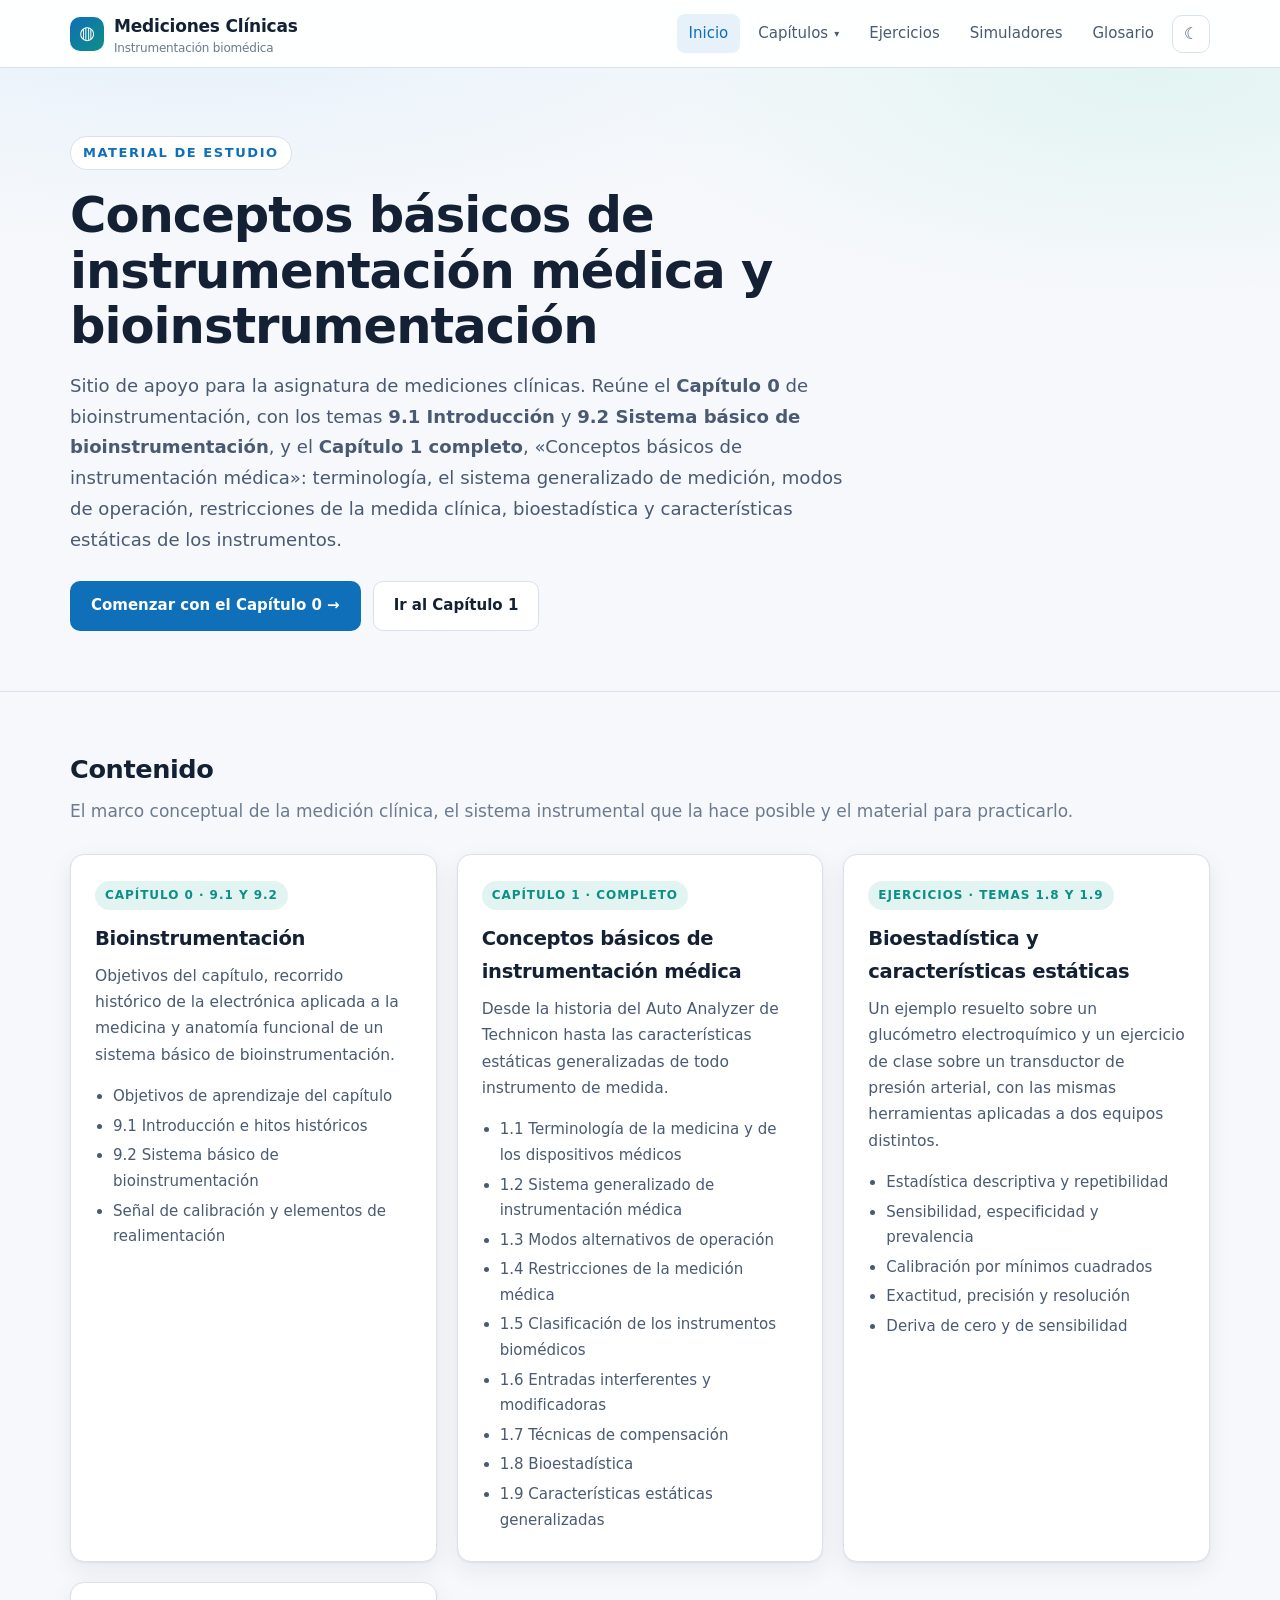
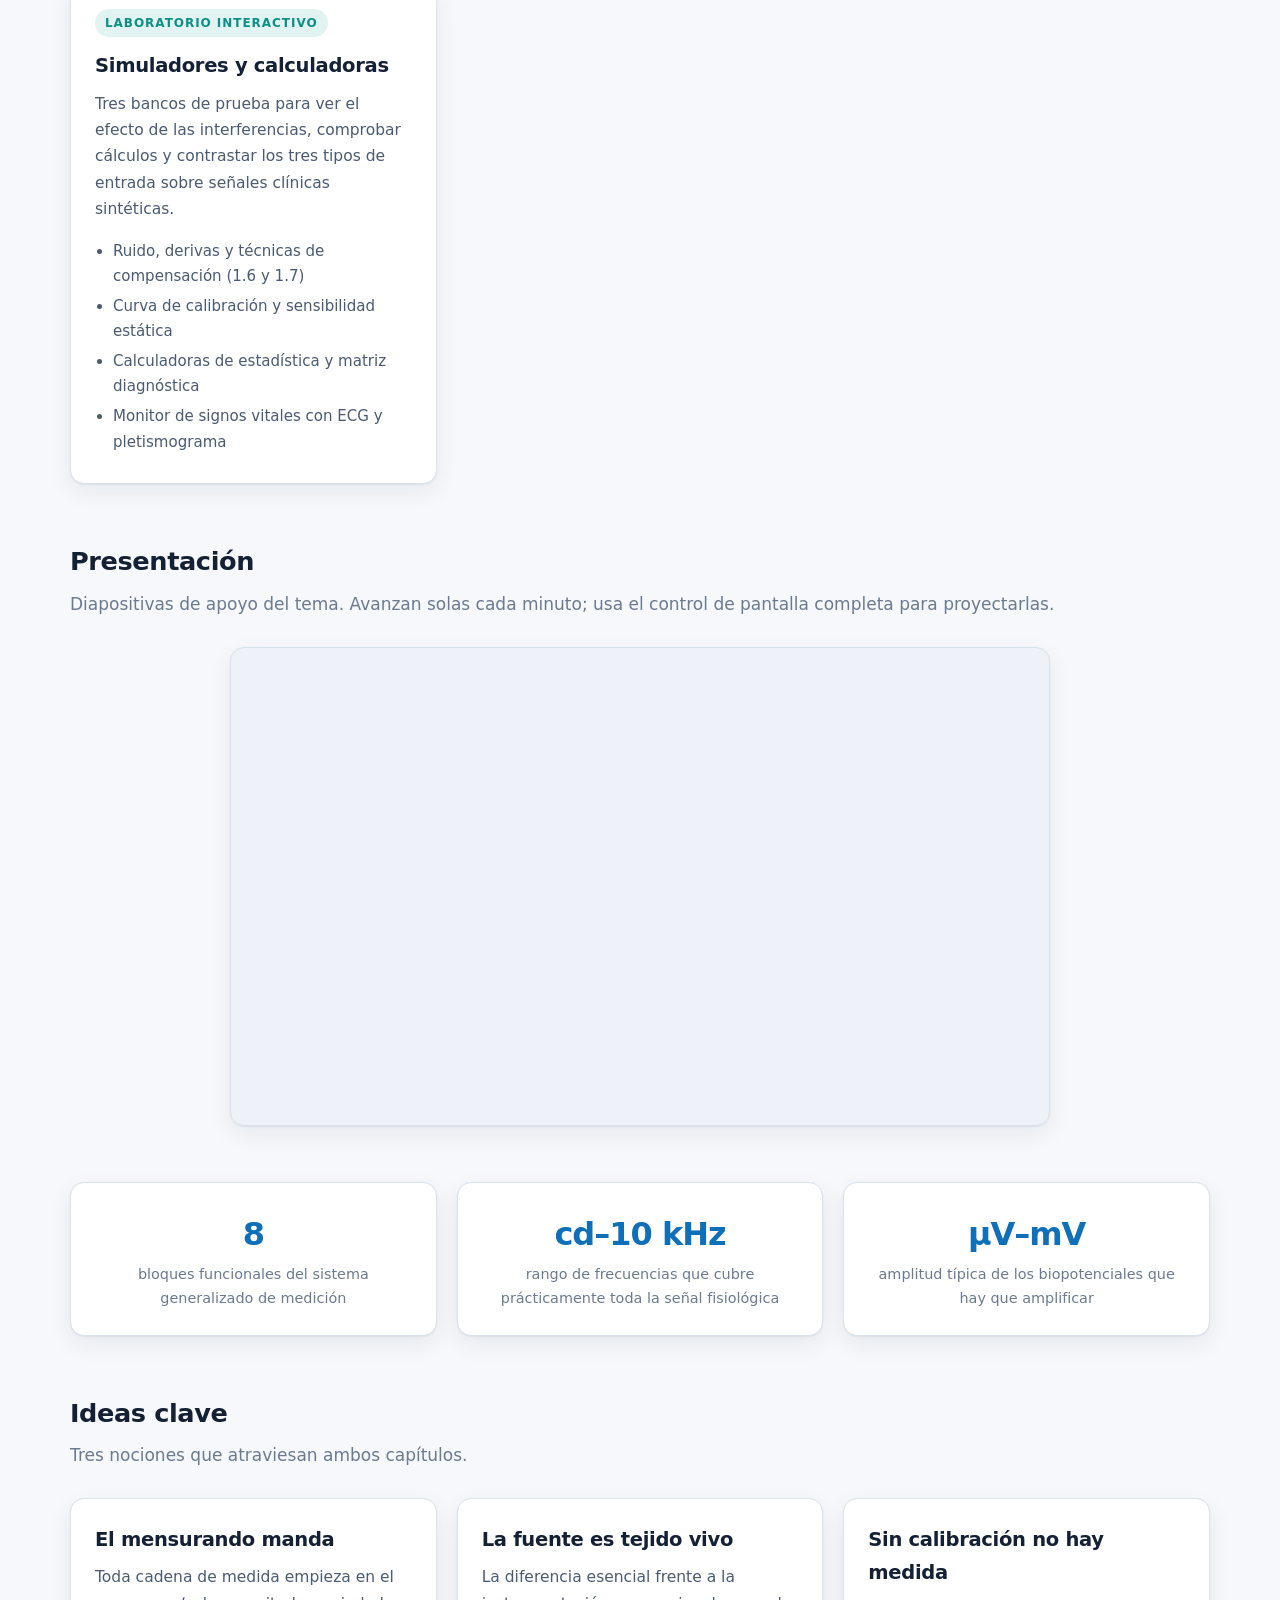
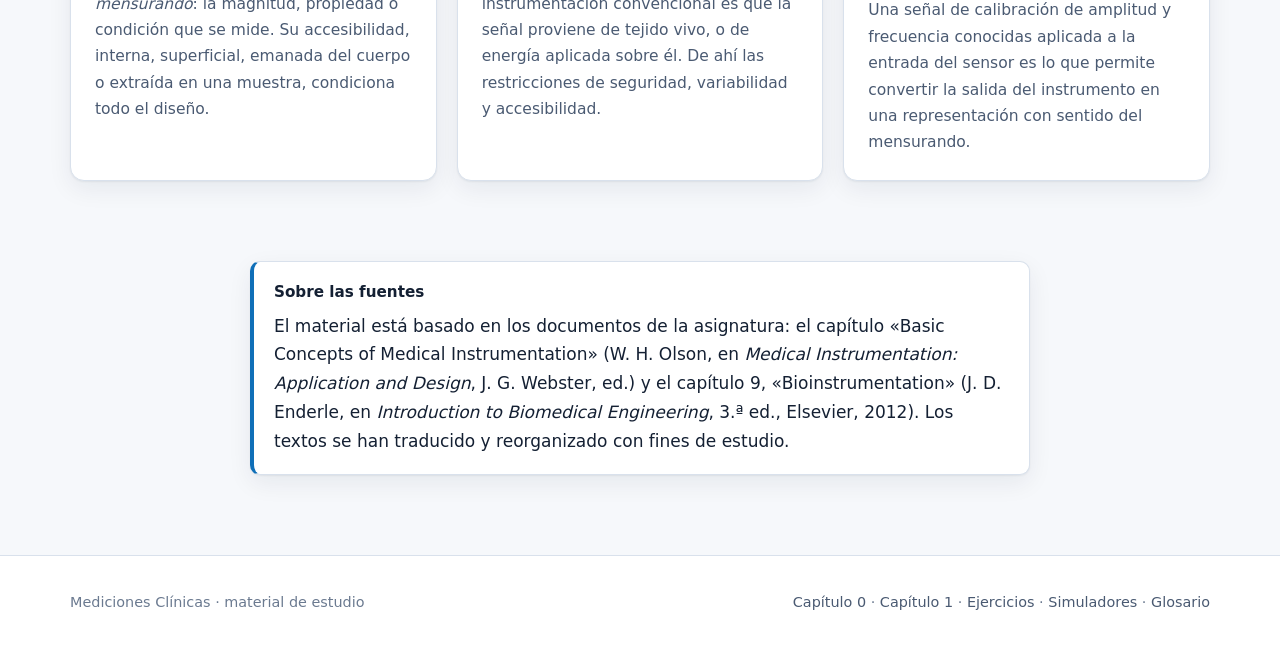
==== commit 58c0a73c: "Añadir página de ejercicios y desplegable de capítulos en la cinta La cinta pasa a ser Inicio · Capí" ====
--- a/index.html
+++ b/index.html
@@ -20,10 +20,18 @@
     <button class="icon-btn nav-toggle" id="navToggle" aria-expanded="false" aria-label="Abrir menú">☰</button>
     <nav class="nav-links" id="navLinks">
       <a class="active" href="index.html">Inicio</a>
-      <a href="bioinstrumentacion.html">Capítulo 0</a>
-      <a href="capitulo-01.html">Capítulo 1</a>
+      <div class="nav-drop">
+        <button type="button" class="nav-drop-btn" aria-expanded="false" aria-haspopup="true">
+          Capítulos<span class="caret" aria-hidden="true">▾</span>
+        </button>
+        <div class="nav-menu">
+          <a href="bioinstrumentacion.html">Capítulo 0<small>Bioinstrumentación · 9.1 y 9.2</small></a>
+          <a href="capitulo-01.html">Capítulo 1<small>Conceptos básicos de instrumentación médica</small></a>
+        </div>
+      </div>
+      <a href="ejercicios.html">Ejercicios</a>
+      <a href="simuladores.html">Simuladores</a>
       <a href="glosario.html">Glosario</a>
-      <a href="simuladores.html">Simuladores</a>
       <button class="icon-btn" id="themeBtn" aria-label="Cambiar tema">☾</button>
     </nav>
   </div>
@@ -51,7 +59,7 @@
 <section class="section">
   <div class="wrap">
     <h2 class="section-title">Contenido</h2>
-    <p class="section-sub">Dos módulos complementarios: el marco conceptual de la medición clínica y el sistema instrumental que la hace posible.</p>
+    <p class="section-sub">El marco conceptual de la medición clínica, el sistema instrumental que la hace posible y el material para practicarlo.</p>
 
     <div class="grid grid-2">
       <a class="card" href="bioinstrumentacion.html">
@@ -80,6 +88,31 @@
           <li>1.7 Técnicas de compensación</li>
           <li>1.8 Bioestadística</li>
           <li>1.9 Características estáticas generalizadas</li>
+        </ul>
+      </a>
+
+      <a class="card" href="ejercicios.html">
+        <span class="card-tag">Ejercicios · temas 1.8 y 1.9</span>
+        <h3>Bioestadística y características estáticas</h3>
+        <p>Un ejemplo resuelto sobre un glucómetro electroquímico y un ejercicio de clase sobre un transductor de presión arterial, con las mismas herramientas aplicadas a dos equipos distintos.</p>
+        <ul class="card-list">
+          <li>Estadística descriptiva y repetibilidad</li>
+          <li>Sensibilidad, especificidad y prevalencia</li>
+          <li>Calibración por mínimos cuadrados</li>
+          <li>Exactitud, precisión y resolución</li>
+          <li>Deriva de cero y de sensibilidad</li>
+        </ul>
+      </a>
+
+      <a class="card" href="simuladores.html">
+        <span class="card-tag">Laboratorio interactivo</span>
+        <h3>Simuladores y calculadoras</h3>
+        <p>Tres bancos de prueba para ver el efecto de las interferencias, comprobar cálculos y contrastar los tres tipos de entrada sobre señales clínicas sintéticas.</p>
+        <ul class="card-list">
+          <li>Ruido, derivas y técnicas de compensación (1.6 y 1.7)</li>
+          <li>Curva de calibración y sensibilidad estática</li>
+          <li>Calculadoras de estadística y matriz diagnóstica</li>
+          <li>Monitor de signos vitales con ECG y pletismograma</li>
         </ul>
       </a>
     </div>
@@ -158,7 +191,7 @@
 <footer class="site">
   <div class="wrap">
     <span>Mediciones Clínicas · material de estudio</span>
-    <span><a href="bioinstrumentacion.html">Capítulo 0</a> · <a href="capitulo-01.html">Capítulo 1</a> · <a href="glosario.html">Glosario</a> · <a href="simuladores.html">Simuladores</a></span>
+    <span><a href="bioinstrumentacion.html">Capítulo 0</a> · <a href="capitulo-01.html">Capítulo 1</a> · <a href="ejercicios.html">Ejercicios</a> · <a href="simuladores.html">Simuladores</a> · <a href="glosario.html">Glosario</a></span>
   </div>
 </footer>
 
--- a/assets/css/styles.css
+++ b/assets/css/styles.css
@@ -88,6 +88,29 @@
 .nav-links a:hover { background: var(--surface-2); text-decoration: none; color: var(--text); }
 .nav-links a.active { background: var(--accent-soft); color: var(--accent); }
 
+/* ---------- Menú desplegable de capítulos ---------- */
+.nav-drop { position: relative; }
+.nav-drop-btn {
+  display: inline-flex; align-items: center; gap: 6px;
+  padding: 7px 12px; border-radius: 8px; font-size: 15px; font-weight: 500;
+  color: var(--text-soft); background: none; border: 0; cursor: pointer;
+  font-family: var(--font); line-height: inherit;
+}
+.nav-drop-btn:hover { background: var(--surface-2); color: var(--text); }
+.nav-drop-btn.active { background: var(--accent-soft); color: var(--accent); }
+.nav-drop-btn .caret { font-size: 10px; transition: transform .18s; }
+.nav-drop.open .nav-drop-btn .caret { transform: rotate(180deg); }
+.nav-menu {
+  display: none; position: absolute; top: calc(100% + 8px); left: 0; z-index: 60;
+  min-width: 264px; padding: 6px;
+  background: var(--surface); border: 1px solid var(--border);
+  border-radius: 12px; box-shadow: var(--shadow);
+}
+.nav-drop.open .nav-menu { display: block; }
+.nav-menu a { display: block; padding: 9px 12px; border-radius: 8px; font-size: 14.5px; }
+.nav-menu a small { display: block; font-size: 12px; font-weight: 400; color: var(--text-mute); margin-top: 1px; }
+.nav-menu a.active small { color: inherit; opacity: .8; }
+
 .icon-btn {
   width: 38px; height: 38px; flex: none; display: grid; place-items: center;
   border: 1px solid var(--border); background: var(--surface); color: var(--text-soft);
@@ -106,6 +129,21 @@
   }
   .nav-links.open { display: flex; }
   .nav-links a { padding: 10px 12px; }
+
+  .nav-drop { position: static; }
+  .nav-drop-btn, .nav-drop-btn.active {
+    width: 100%; justify-content: flex-start; pointer-events: none;
+    padding: 12px 12px 4px; background: none;
+    font-size: 11px; font-weight: 700; letter-spacing: .1em;
+    text-transform: uppercase; color: var(--text-mute);
+  }
+  .nav-drop-btn .caret { display: none; }
+  .nav-menu {
+    display: block; position: static; min-width: 0; padding: 0;
+    background: none; border: 0; box-shadow: none;
+  }
+  .nav-menu a { padding: 10px 12px; }
+  .nav-menu a small { display: none; }
 }
 
 /* ---------- Contenedores ---------- */
@@ -412,3 +450,204 @@
 }
 .calc-result strong { display: block; color: var(--text); font-size: .74rem; text-transform: uppercase; letter-spacing: .04em; margin-bottom: 3px; }
 .calc-result .num { font-family: var(--mono); font-size: 1.05rem; font-weight: 700; color: var(--accent); }
+
+/* ---------- Monitor de signos vitales · entradas deseada, interferente y modificadora ---------- */
+/* Bloque autónomo: mantiene su paleta de instrumento en los dos temas del sitio. */
+.mon {
+  --mon-bezel: #1b2329;
+  --mon-bezel-hi: #2c363d;
+  --mon-bezel-lo: #131a1f;
+  --mon-screen: #040a0c;
+  --mon-grid-a: rgba(90, 150, 130, .20);
+  --mon-grid-b: rgba(90, 150, 130, .07);
+  --mon-ecg: #3dff9e;
+  --mon-pleth: #4fd8ff;
+  --mon-amber: #ffb020;
+  --mon-red: #ff5c6c;
+  --mon-violet: #c58bff;
+  --mon-ink: #e2ecef;
+  --mon-muted: #82969e;
+  --mon-line: rgba(140, 170, 180, .16);
+  --mon-card: #12181c;
+  --mon-cond: "Roboto Condensed", "Arial Narrow", "Helvetica Neue", var(--font);
+
+  background: radial-gradient(1100px 560px at 50% -10%, #161f24 0%, #0e1316 70%);
+  border: 1px solid #232d34;
+  border-radius: var(--radius);
+  padding: 20px;
+  color: var(--mon-ink);
+  line-height: 1.6;
+}
+.mon *, .mon *::before, .mon *::after { box-sizing: border-box; }
+
+/* --- carcasa del monitor --- */
+.mon-device {
+  background: linear-gradient(180deg, var(--mon-bezel-hi), var(--mon-bezel) 14%, var(--mon-bezel-lo));
+  border: 1px solid rgba(255, 255, 255, .06);
+  border-radius: 16px;
+  padding: 14px 14px 10px;
+  box-shadow: 0 30px 60px -30px #000, inset 0 1px 0 rgba(255, 255, 255, .07);
+}
+.mon-bar {
+  display: flex; align-items: center; gap: 12px; padding: 0 4px 10px;
+  font-family: var(--mono); font-size: 11px; color: var(--mon-muted); letter-spacing: .1em;
+}
+.mon-dot { width: 7px; height: 7px; border-radius: 50%; background: var(--mon-ecg); box-shadow: 0 0 8px var(--mon-ecg); flex: none; }
+.mon-spacer { flex: 1; }
+
+.mon-screen {
+  display: grid; grid-template-columns: minmax(0, 1fr) 168px;
+  background: var(--mon-screen); border-radius: 8px; overflow: hidden;
+  border: 1px solid rgba(0, 0, 0, .8); box-shadow: inset 0 0 60px rgba(0, 0, 0, .9);
+}
+.mon-lanes { display: flex; flex-direction: column; min-width: 0; }
+.mon-lane { position: relative; height: 150px; border-bottom: 1px solid rgba(120, 160, 150, .12); }
+.mon-lane:last-child { border-bottom: 0; }
+.mon-graticule {
+  position: absolute; inset: 0;
+  background-image:
+    linear-gradient(var(--mon-grid-a) 1px, transparent 1px),
+    linear-gradient(90deg, var(--mon-grid-a) 1px, transparent 1px),
+    linear-gradient(var(--mon-grid-b) 1px, transparent 1px),
+    linear-gradient(90deg, var(--mon-grid-b) 1px, transparent 1px);
+  background-size: 50px 50px, 50px 50px, 10px 10px, 10px 10px;
+}
+.mon-lane canvas { position: absolute; inset: 0; width: 100%; height: 100%; }
+.mon-tag {
+  position: absolute; top: 7px; left: 10px; z-index: 3;
+  font-family: var(--mono); font-size: 11px; letter-spacing: .14em;
+  text-shadow: 0 0 10px rgba(0, 0, 0, .9);
+}
+.mon-tag.is-ecg { color: var(--mon-ecg); }
+.mon-tag.is-pleth { color: var(--mon-pleth); }
+.mon-scale { position: absolute; bottom: 6px; left: 10px; z-index: 3; font-family: var(--mono); font-size: 10px; color: var(--mon-muted); }
+
+.mon-readouts { border-left: 1px solid rgba(120, 160, 150, .14); display: flex; flex-direction: column; }
+.mon-read {
+  padding: 12px 14px; border-bottom: 1px solid rgba(120, 160, 150, .12);
+  flex: 1; display: flex; flex-direction: column; justify-content: center;
+}
+.mon-read:last-child { border-bottom: 0; }
+.mon-read-label { font-family: var(--mono); font-size: 10px; letter-spacing: .16em; color: var(--mon-muted); }
+.mon-read-value {
+  font-family: var(--mon-cond); font-weight: 700; font-size: 52px; line-height: .92;
+  font-variant-numeric: tabular-nums; margin-top: 4px;
+}
+.mon-read-unit { font-family: var(--mono); font-size: 10px; color: var(--mon-muted); margin-top: 3px; }
+.mon-read.is-hr .mon-read-value { color: var(--mon-ecg); }
+.mon-read.is-spo2 .mon-read-value { color: var(--mon-pleth); }
+.mon-read.is-pi .mon-read-value { font-size: 30px; color: var(--mon-ink); }
+.mon-read-value.is-bad { color: var(--mon-amber) !important; }
+.mon-read-value.is-flat { color: #4a5a60 !important; }
+
+.mon-status { display: flex; gap: 8px; flex-wrap: wrap; padding: 10px 4px 2px; min-height: 34px; }
+.mon-chip {
+  font-family: var(--mono); font-size: 10.5px; letter-spacing: .1em; text-transform: uppercase;
+  padding: 5px 9px; border-radius: 3px; border: 1px solid; background: rgba(0, 0, 0, .25);
+}
+.mon-chip.is-ok { color: var(--mon-ecg); border-color: rgba(61, 255, 158, .35); }
+.mon-chip.is-warn { color: var(--mon-amber); border-color: rgba(255, 176, 32, .4); }
+.mon-chip.is-alarm { color: var(--mon-red); border-color: rgba(255, 92, 108, .4); animation: monBlink 1.1s steps(2, end) infinite; }
+@keyframes monBlink { 50% { opacity: .32; } }
+
+/* --- control de frecuencia --- */
+.mon-extra {
+  margin-top: 18px; display: flex; align-items: center; gap: 14px; flex-wrap: wrap;
+  font-family: var(--mono); font-size: 11.5px; color: var(--mon-muted); letter-spacing: .06em;
+}
+.mon-extra input[type="range"] { accent-color: var(--mon-ecg); width: 210px; margin-top: 0; }
+.mon-extra output { color: var(--mon-ecg); font-weight: 600; }
+
+/* --- interruptores de entrada --- */
+.mon-switches { margin-top: 24px; display: grid; gap: 14px; grid-template-columns: repeat(3, minmax(0, 1fr)); }
+.mon-sw {
+  position: relative; display: block; cursor: pointer;
+  background: linear-gradient(180deg, #1a2228, #141a1f);
+  border: 1px solid var(--mon-line); border-radius: 12px; padding: 14px 15px 12px;
+  transition: border-color .18s;
+}
+.mon-sw:hover { border-color: rgba(140, 170, 180, .34); }
+.mon-sw:has(input:focus-visible) { outline: 2px solid var(--mon-pleth); outline-offset: 3px; }
+.mon-sw input { position: absolute; opacity: 0; width: 0; height: 0; }
+.mon-sw-head { display: flex; align-items: center; gap: 10px; }
+.mon-led { width: 11px; height: 11px; border-radius: 50%; flex: none; background: #2a3339; border: 1px solid rgba(0, 0, 0, .6); transition: .2s; }
+.mon-sw-name { display: block; font-family: var(--mon-cond); font-weight: 700; font-size: 17px; }
+.mon-sw-kind { display: block; font-family: var(--mono); font-size: 9.5px; letter-spacing: .16em; color: var(--mon-muted); margin-top: 2px; text-transform: uppercase; }
+.mon-sw-body { display: block; font-size: 12.5px; line-height: 1.5; color: var(--mon-muted); margin-top: 9px; }
+.mon-sw-scope {
+  display: block; position: relative; height: 44px; margin-top: 11px; border-radius: 5px;
+  background: #050b0d; border: 1px solid rgba(120, 160, 150, .12); overflow: hidden;
+}
+.mon-sw-scope canvas { position: absolute; inset: 0; width: 100%; height: 100%; opacity: .35; transition: opacity .2s; }
+.mon-sw-toggle {
+  position: absolute; top: 14px; right: 14px; width: 38px; height: 20px; border-radius: 11px;
+  background: #0d1316; border: 1px solid rgba(140, 170, 180, .22); transition: .2s;
+}
+.mon-sw-toggle::after {
+  content: ""; position: absolute; top: 2px; left: 2px; width: 14px; height: 14px;
+  border-radius: 50%; background: #5b6d75; transition: .2s;
+}
+.mon-sw[data-on="1"] { border-color: var(--mon-accent); }
+.mon-sw[data-on="1"] .mon-led { background: var(--mon-accent); box-shadow: 0 0 10px var(--mon-accent); }
+.mon-sw[data-on="1"] .mon-sw-toggle { background: color-mix(in srgb, var(--mon-accent) 22%, #0d1316); border-color: var(--mon-accent); }
+.mon-sw[data-on="1"] .mon-sw-toggle::after { left: 20px; background: var(--mon-accent); }
+.mon-sw[data-on="1"] .mon-sw-scope canvas { opacity: 1; }
+.mon-sw[data-on="1"] .mon-sw-name { color: var(--mon-accent); }
+.mon-sw.is-d { --mon-accent: var(--mon-ecg); }
+.mon-sw.is-i { --mon-accent: var(--mon-amber); }
+.mon-sw.is-m { --mon-accent: var(--mon-violet); }
+
+/* --- bloques comunes de la consola --- */
+.mon-chain, .mon-dev { background: var(--mon-card); border: 1px solid var(--mon-line); border-radius: 12px; }
+.mon-chain { margin-top: 24px; padding: 18px 18px 12px; }
+.mon-h {
+  font-family: var(--mon-cond); font-weight: 700; font-size: 15px; letter-spacing: .14em;
+  text-transform: uppercase; color: var(--mon-muted); margin: 0 0 14px;
+}
+.mon-chain svg { width: 100%; height: auto; display: block; }
+.mon-blk { fill: #1a2228; stroke: var(--mon-line); }
+.mon-blk-t { font-family: var(--mon-cond); font-weight: 700; font-size: 13px; fill: var(--mon-ink); }
+.mon-blk-s { font-family: var(--mono); font-size: 9px; fill: var(--mon-muted); letter-spacing: .08em; }
+.mon-wire { stroke: #41525a; stroke-width: 2; fill: none; }
+.mon-wire.is-live { stroke: var(--mon-ecg); }
+.mon-wire.is-inj { stroke: var(--mon-amber); }
+.mon-wire.is-gain { stroke: var(--mon-violet); stroke-dasharray: 5 4; }
+.mon-dim { opacity: .24; }
+.mon-flow { stroke-dasharray: 7 9; animation: monFlow 1.1s linear infinite; }
+@keyframes monFlow { to { stroke-dashoffset: -16; } }
+
+/* --- equipos --- */
+.mon-gallery { margin-top: 24px; display: grid; grid-template-columns: repeat(2, minmax(0, 1fr)); gap: 14px; }
+.mon-dev { padding: 16px; display: flex; gap: 16px; align-items: center; }
+.mon-dev svg { flex: none; }
+.mon-dev > div { min-width: 0; }
+.mon-dev h4 { font-family: var(--mon-cond); font-weight: 700; font-size: 19px; margin: 0 0 6px; color: var(--mon-ink); }
+.mon-dev p { margin: 0; font-size: 12.5px; line-height: 1.55; color: var(--mon-muted); }
+.mon-dev .mon-meta { font-family: var(--mono); font-size: 10px; letter-spacing: .12em; color: var(--mon-muted); text-transform: uppercase; margin-bottom: 6px; }
+
+/* --- notas --- */
+.mon-notes { margin-top: 24px; border-top: 1px solid var(--mon-line); padding-top: 18px; }
+.mon-notes dl { display: grid; grid-template-columns: 150px minmax(0, 1fr); gap: 10px 20px; margin: 0; font-size: 13.5px; line-height: 1.6; }
+.mon-notes dt { font-family: var(--mon-cond); font-weight: 700; }
+.mon-notes dd { margin: 0; color: var(--mon-muted); }
+.mon-notes dt.is-d { color: var(--mon-ecg); }
+.mon-notes dt.is-i { color: var(--mon-amber); }
+.mon-notes dt.is-m { color: var(--mon-violet); }
+
+@media (max-width: 980px) { .mon-switches { grid-template-columns: minmax(0, 1fr); } }
+@media (max-width: 860px) {
+  .mon { padding: 14px; }
+  .mon-screen { grid-template-columns: minmax(0, 1fr); }
+  .mon-readouts { flex-direction: row; border-left: 0; border-top: 1px solid rgba(120, 160, 150, .14); }
+  .mon-read { border-bottom: 0; border-right: 1px solid rgba(120, 160, 150, .12); }
+  .mon-read-value { font-size: 38px; }
+  .mon-read.is-pi .mon-read-value { font-size: 24px; }
+  .mon-gallery { grid-template-columns: minmax(0, 1fr); }
+  .mon-dev svg { width: 96px; height: 96px; }
+  .mon-notes dl { grid-template-columns: minmax(0, 1fr); gap: 2px 0; }
+  .mon-notes dd { margin-bottom: 10px; }
+}
+@media (prefers-reduced-motion: reduce) {
+  .mon-flow { animation: none; }
+  .mon-chip.is-alarm { animation: none; }
+}
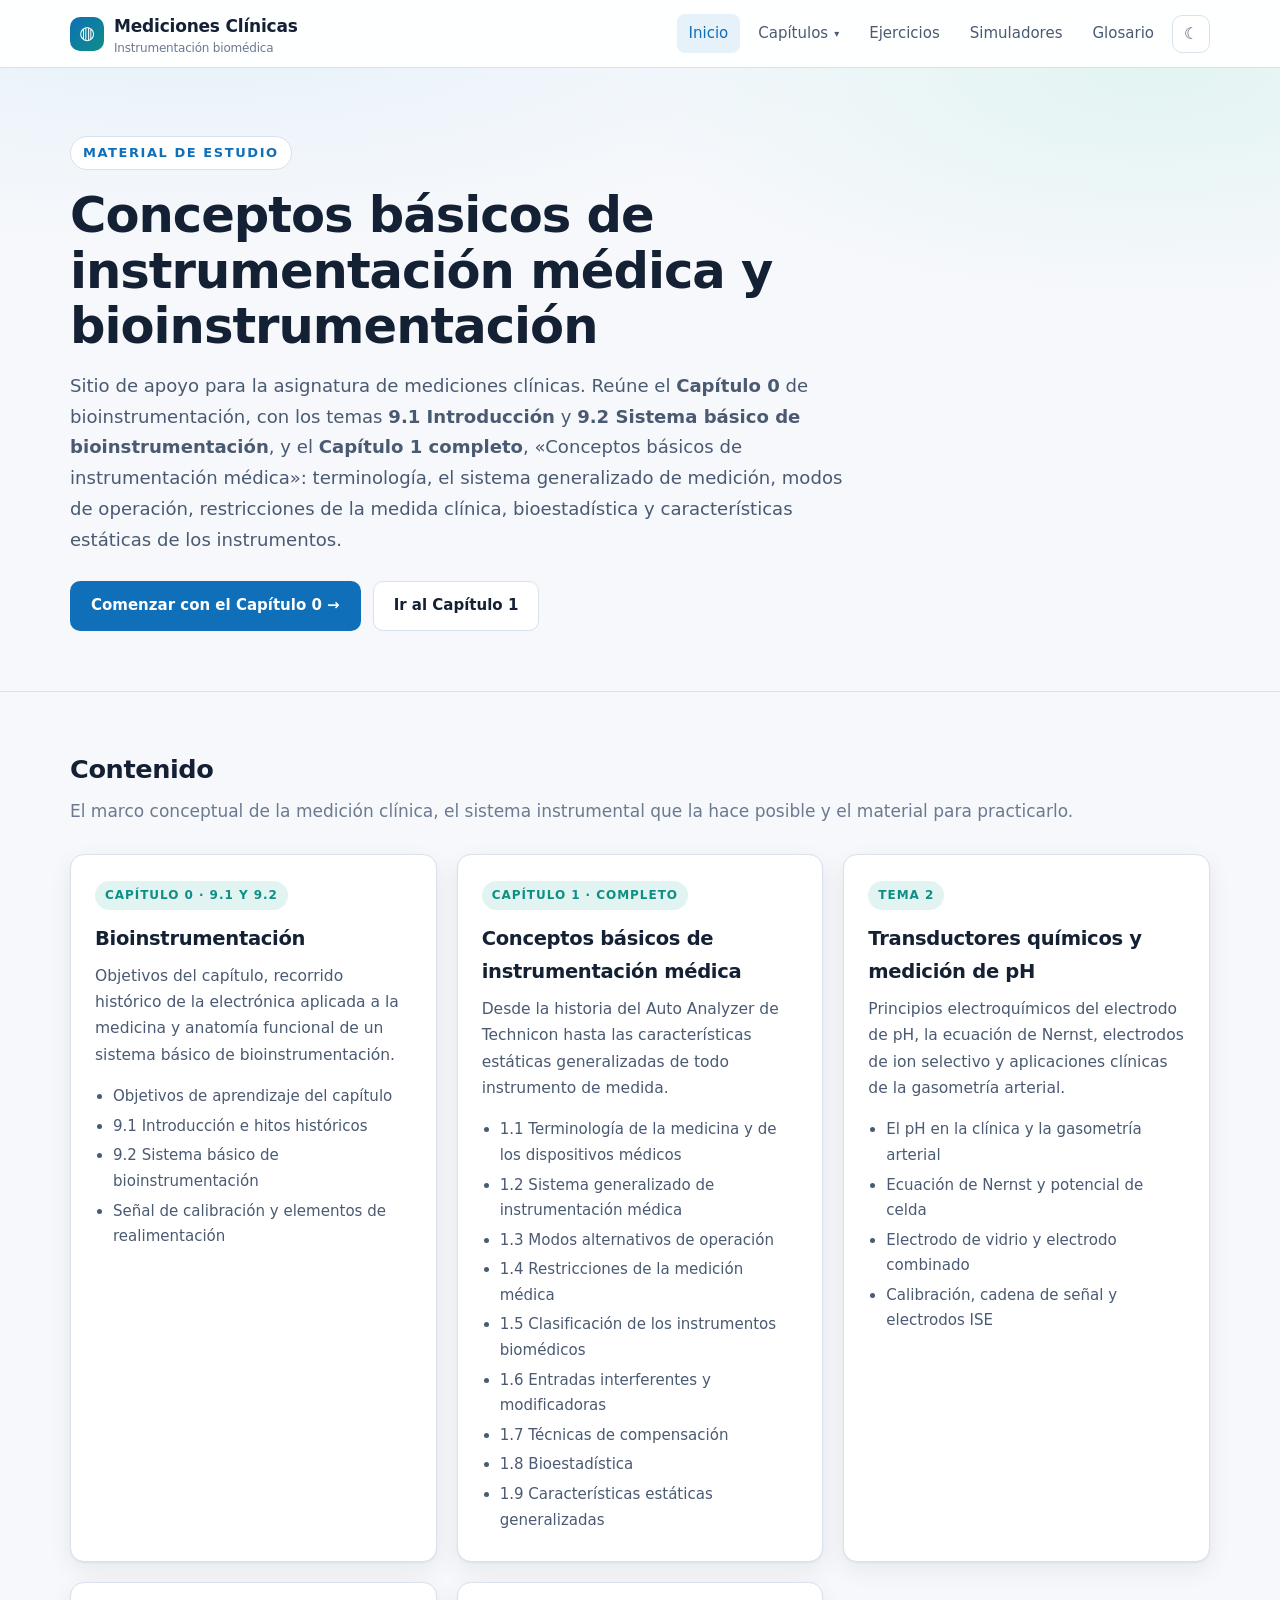
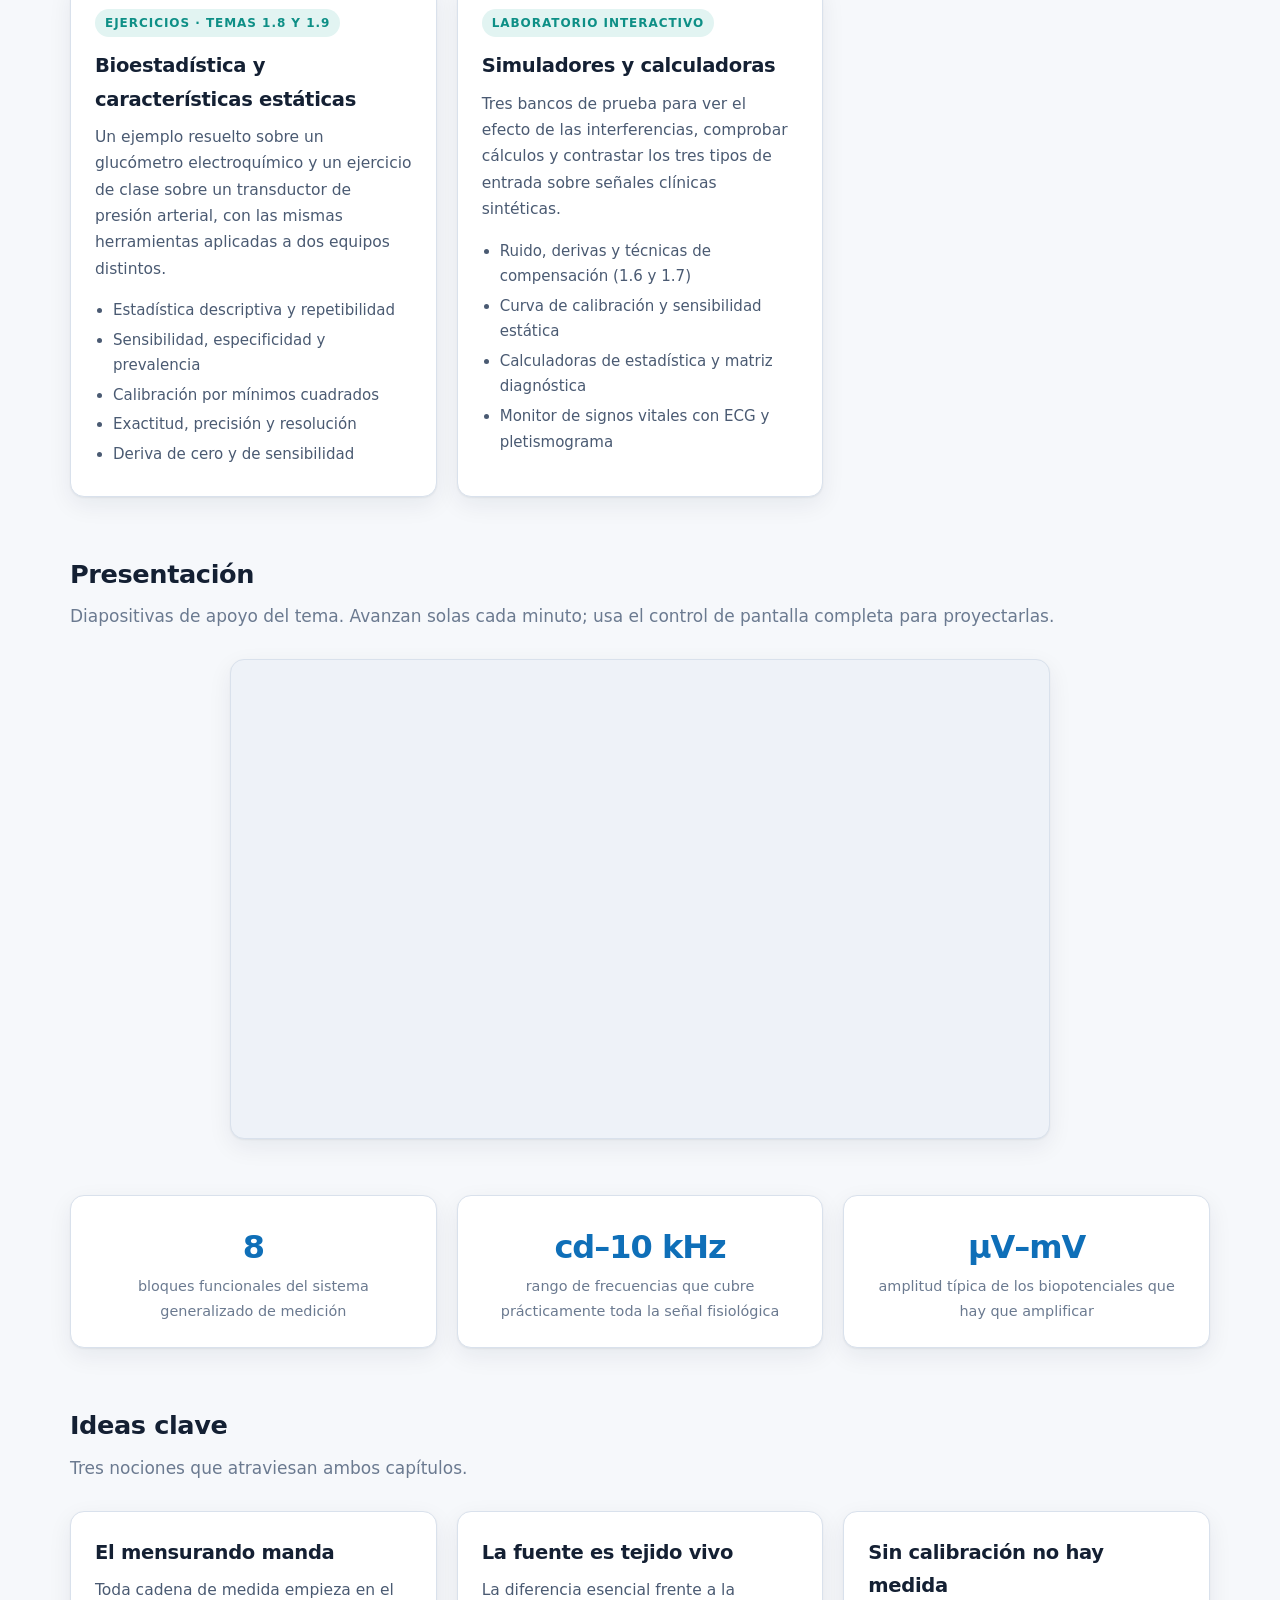
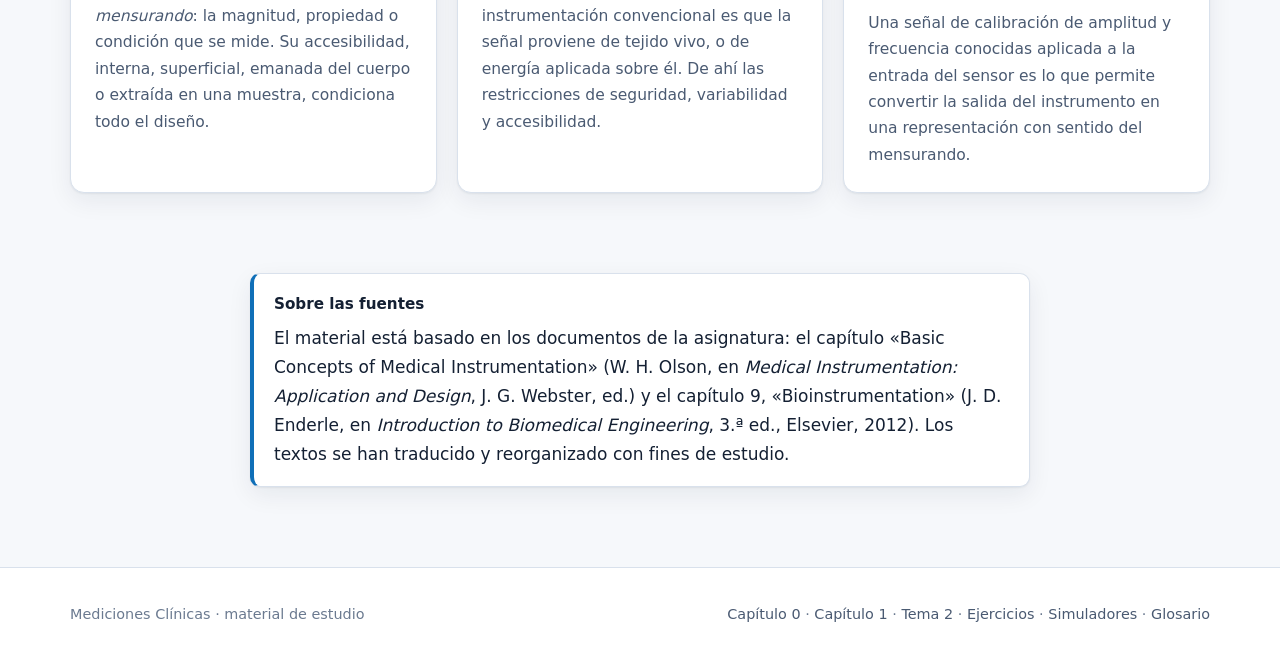
==== commit 0372bebf: "Añadir Tema 2 — Transductores químicos y medición de pH Nueva página tema2-ph.html con teoría electr" ====
--- a/index.html
+++ b/index.html
@@ -27,6 +27,7 @@
         <div class="nav-menu">
           <a href="bioinstrumentacion.html">Capítulo 0<small>Bioinstrumentación · 9.1 y 9.2</small></a>
           <a href="capitulo-01.html">Capítulo 1<small>Conceptos básicos de instrumentación médica</small></a>
+          <a href="tema2-ph.html">Tema 2<small>Transductores químicos y pH</small></a>
         </div>
       </div>
       <a href="ejercicios.html">Ejercicios</a>
@@ -91,6 +92,18 @@
         </ul>
       </a>
 
+      <a class="card" href="tema2-ph.html">
+        <span class="card-tag">Tema 2</span>
+        <h3>Transductores químicos y medición de pH</h3>
+        <p>Principios electroquímicos del electrodo de pH, la ecuación de Nernst, electrodos de ion selectivo y aplicaciones clínicas de la gasometría arterial.</p>
+        <ul class="card-list">
+          <li>El pH en la clínica y la gasometría arterial</li>
+          <li>Ecuación de Nernst y potencial de celda</li>
+          <li>Electrodo de vidrio y electrodo combinado</li>
+          <li>Calibración, cadena de señal y electrodos ISE</li>
+        </ul>
+      </a>
+
       <a class="card" href="ejercicios.html">
         <span class="card-tag">Ejercicios · temas 1.8 y 1.9</span>
         <h3>Bioestadística y características estáticas</h3>
@@ -191,7 +204,7 @@
 <footer class="site">
   <div class="wrap">
     <span>Mediciones Clínicas · material de estudio</span>
-    <span><a href="bioinstrumentacion.html">Capítulo 0</a> · <a href="capitulo-01.html">Capítulo 1</a> · <a href="ejercicios.html">Ejercicios</a> · <a href="simuladores.html">Simuladores</a> · <a href="glosario.html">Glosario</a></span>
+    <span><a href="bioinstrumentacion.html">Capítulo 0</a> · <a href="capitulo-01.html">Capítulo 1</a> · <a href="tema2-ph.html">Tema 2</a> · <a href="ejercicios.html">Ejercicios</a> · <a href="simuladores.html">Simuladores</a> · <a href="glosario.html">Glosario</a></span>
   </div>
 </footer>
 
--- a/assets/css/styles.css
+++ b/assets/css/styles.css
@@ -651,3 +651,136 @@
   .mon-flow { animation: none; }
   .mon-chip.is-alarm { animation: none; }
 }
+
+/* ---------- Tema 2 · Transductores químicos y pH ---------- */
+
+.ph-intro {
+  display: grid; grid-template-columns: 1.05fr .95fr; gap: 40px;
+  align-items: center; padding: 32px 0 40px; border-bottom: 1px solid var(--border);
+}
+.ph-intro .ph-lede { font-size: 1.06rem; color: var(--text-soft); max-width: 56ch; }
+.ph-obj {
+  padding: 16px 20px; border-left: 3px solid var(--accent-2);
+  background: var(--surface); border-radius: 0 10px 10px 0;
+  box-shadow: var(--shadow); margin-top: 18px;
+}
+.ph-obj-label { font-size: .78rem; font-weight: 700; color: var(--accent-2); text-transform: uppercase; letter-spacing: .06em; margin-bottom: 4px; }
+.ph-obj p { margin: 0; font-size: .96rem; color: var(--text); }
+
+.ph-meter {
+  background: #131c2b; color: #e2ecef;
+  border-radius: var(--radius); padding: 24px;
+  box-shadow: 0 18px 40px -22px rgba(0,0,0,.5);
+  border: 1px solid rgba(255,255,255,.06);
+}
+html[data-theme="dark"] .ph-meter { background: #0a0f18; }
+.ph-meter-top { display: flex; justify-content: space-between; align-items: baseline; margin-bottom: 6px; }
+.ph-m-title { font-family: var(--mono); font-size: .82rem; color: #82969e; }
+.ph-m-live { font-family: var(--mono); font-size: .7rem; color: #8fd3b0; display: flex; align-items: center; gap: 6px; }
+.ph-m-live::before { content: ""; width: 7px; height: 7px; border-radius: 50%; background: #8fd3b0; box-shadow: 0 0 8px #8fd3b0; }
+.ph-readout { display: flex; align-items: baseline; gap: 14px; margin: 2px 0 4px; }
+.ph-val { font-family: var(--mono); font-size: 4.2rem; font-weight: 700; line-height: 1; letter-spacing: -.02em; }
+.ph-unit { font-size: 1.1rem; color: #82969e; }
+.ph-tag { margin-left: auto; text-align: right; font-size: .8rem; color: #a0b0b8; max-width: 11ch; line-height: 1.3; }
+.ph-mv { font-family: var(--mono); font-size: .86rem; color: #82969e; margin-bottom: 16px; }
+.ph-mv b { color: #e2ecef; font-weight: 600; }
+.ph-spectrum {
+  position: relative; height: 16px; border-radius: 8px;
+  background: linear-gradient(90deg, #E03B2F 0%, #E85C2B 14%, #EE8E2E 28%, #E6C93B 43%, #86B93F 50%, #46A65E 57%, #2E93A3 71%, #2C63AE 86%, #6B4A9E 100%);
+  box-shadow: inset 0 0 0 1px rgba(255,255,255,.12);
+}
+.ph-needle {
+  position: absolute; top: -6px; width: 3px; height: 28px; background: #fff;
+  border-radius: 2px; transform: translateX(-50%);
+  box-shadow: 0 0 0 2px rgba(0,0,0,.35); transition: left .12s linear;
+}
+.ph-ticks { display: flex; justify-content: space-between; font-family: var(--mono); font-size: .68rem; color: #6b7a80; margin-top: 8px; }
+.ph-meter input[type=range] { width: 100%; margin-top: 16px; accent-color: #8fd3b0; height: 22px; cursor: ew-resize; }
+.ph-hint { font-size: .74rem; color: #6b7a80; margin: 8px 0 0; text-align: center; }
+
+.ph-sec { display: flex; gap: 16px; align-items: flex-start; margin: 48px 0 24px; }
+.ph-sec:first-child { margin-top: 0; }
+.ph-num {
+  font-family: var(--mono); font-size: .86rem; color: var(--accent-2);
+  border: 1px solid var(--border); border-radius: 8px; padding: 5px 10px; flex: none; margin-top: 4px;
+}
+.ph-sec h2 { font-size: 1.4rem; letter-spacing: -.3px; margin: 0; line-height: 1.25; }
+.ph-sec .ph-sub { color: var(--text-soft); margin: 8px 0 0; font-size: .98rem; }
+
+.ph-cols { display: grid; grid-template-columns: 1fr 1fr; gap: 32px; align-items: start; margin: 20px 0; }
+.ph-cols.lean { grid-template-columns: 1.15fr .85fr; }
+
+.ph-eq {
+  background: #131c2b; color: #e2ecef; border-radius: 12px; padding: 18px 20px;
+  font-family: var(--mono); overflow-x: auto; margin: 16px 0;
+  border: 1px solid rgba(255,255,255,.06);
+}
+html[data-theme="dark"] .ph-eq { background: #0a0f18; }
+.ph-eq .big { font-size: 1.3rem; letter-spacing: .01em; white-space: nowrap; }
+.ph-eq .note { font-size: .84rem; color: #82969e; margin-top: 10px; font-family: var(--font); line-height: 1.6; }
+.ph-eq .slope { color: #8fd3b0; }
+.ph-eq .note b { color: #e2ecef; }
+.ph-eq sub { font-size: .7em; }
+
+.ph-facts { display: grid; grid-template-columns: repeat(4, 1fr); gap: 12px; margin: 12px 0; }
+.ph-fact { background: var(--surface); border: 1px solid var(--border); border-radius: 12px; padding: 14px; box-shadow: var(--shadow); }
+.ph-fact .n { font-family: var(--mono); font-size: 1.4rem; font-weight: 700; color: var(--accent-2); }
+.ph-fact .l { font-size: .82rem; color: var(--text-mute); margin-top: 4px; line-height: 1.4; }
+
+.ph-spec { width: 100%; border-collapse: collapse; font-size: .93rem; }
+.ph-spec tr { border-bottom: 1px solid var(--border); }
+.ph-spec tr:last-child { border-bottom: none; }
+.ph-spec th { text-align: left; font-weight: 700; color: var(--text-mute); padding: 10px 14px 10px 0; width: 42%; font-size: .88rem; }
+.ph-spec td { padding: 10px 0; color: var(--text); }
+
+.ph-tbl-wrap { overflow-x: auto; margin: 6px 0; }
+.ph-tbl { width: 100%; border-collapse: collapse; font-size: .9rem; min-width: 540px; }
+.ph-tbl th { text-align: left; font-weight: 700; color: var(--text-mute); border-bottom: 2px solid var(--border); padding: 9px 14px 9px 0; font-size: .82rem; text-transform: uppercase; letter-spacing: .04em; }
+.ph-tbl td { padding: 9px 14px 9px 0; border-bottom: 1px solid var(--border); color: var(--text-soft); vertical-align: top; }
+.ph-tbl tr:last-child td { border-bottom: none; }
+.ph-tbl td:first-child { font-family: var(--mono); color: var(--accent-2); font-weight: 700; }
+
+.ph-steps { list-style: none; counter-reset: s; padding: 0; margin: 0; display: grid; gap: 12px; }
+.ph-steps li {
+  counter-increment: s; background: var(--surface); border: 1px solid var(--border);
+  border-radius: 12px; padding: 16px 18px 16px 56px; position: relative; box-shadow: var(--shadow);
+}
+.ph-steps li::before {
+  content: counter(s); position: absolute; left: 14px; top: 14px;
+  width: 28px; height: 28px; border-radius: 8px; background: var(--accent-2); color: #fff;
+  font-family: var(--mono); font-weight: 700; display: flex; align-items: center; justify-content: center; font-size: .92rem;
+}
+.ph-steps li h4 { font-size: .98rem; margin: 0 0 4px; text-transform: none; letter-spacing: 0; color: var(--text); }
+.ph-steps li p { font-size: .92rem; color: var(--text-soft); margin: 0; }
+
+.ph-chips { display: flex; flex-wrap: wrap; gap: 8px; margin-top: 8px; }
+.ph-chip { font-size: .82rem; background: var(--accent-2-soft); color: var(--accent-2); border: 1px solid var(--border); border-radius: 999px; padding: 5px 12px; font-weight: 600; }
+
+.ph-refs { list-style: none; counter-reset: r; padding: 0; margin: 0; display: grid; gap: 14px; }
+.ph-refs li { counter-increment: r; position: relative; padding: 0 0 0 38px; font-size: .95rem; color: var(--text-soft); line-height: 1.6; }
+.ph-refs li::before { content: "[" counter(r) "]"; position: absolute; left: 0; font-family: var(--mono); font-size: .88rem; color: var(--accent-2); }
+.ph-refs .hang { padding-left: 1.4em; text-indent: -1.4em; display: block; }
+.ph-refs .use { display: block; margin-top: 4px; font-size: .84rem; color: var(--text-mute); }
+
+.ph-qlist { margin: 0; padding-left: 1.1em; }
+.ph-qlist li { margin-bottom: 8px; color: var(--text-soft); font-size: .95rem; }
+.ph-qlist li b { color: var(--text); }
+
+.ph-families { display: grid; grid-template-columns: repeat(3, 1fr); gap: 16px; margin: 20px 0; }
+.ph-family-hi { border-color: var(--accent-2); background: var(--accent-2-soft); }
+.ph-family-hi h3 { color: var(--accent-2); }
+.ph-family-tag { font-family: var(--mono); font-size: .72rem; color: var(--accent-2); margin-bottom: 6px; }
+
+.ph-ise-types { display: grid; grid-template-columns: repeat(auto-fit, minmax(200px, 1fr)); gap: 14px; margin: 20px 0; }
+
+@media (max-width: 860px) {
+  .ph-cols, .ph-cols.lean { grid-template-columns: 1fr; gap: 20px; }
+  .ph-facts { grid-template-columns: 1fr 1fr; }
+  .ph-families { grid-template-columns: 1fr; }
+  .ph-intro { grid-template-columns: 1fr; gap: 24px; }
+}
+@media (max-width: 520px) {
+  .ph-val { font-size: 3.2rem; }
+  .ph-facts { grid-template-columns: 1fr; }
+}
+@media (prefers-reduced-motion: reduce) { .ph-needle { transition: none; } }
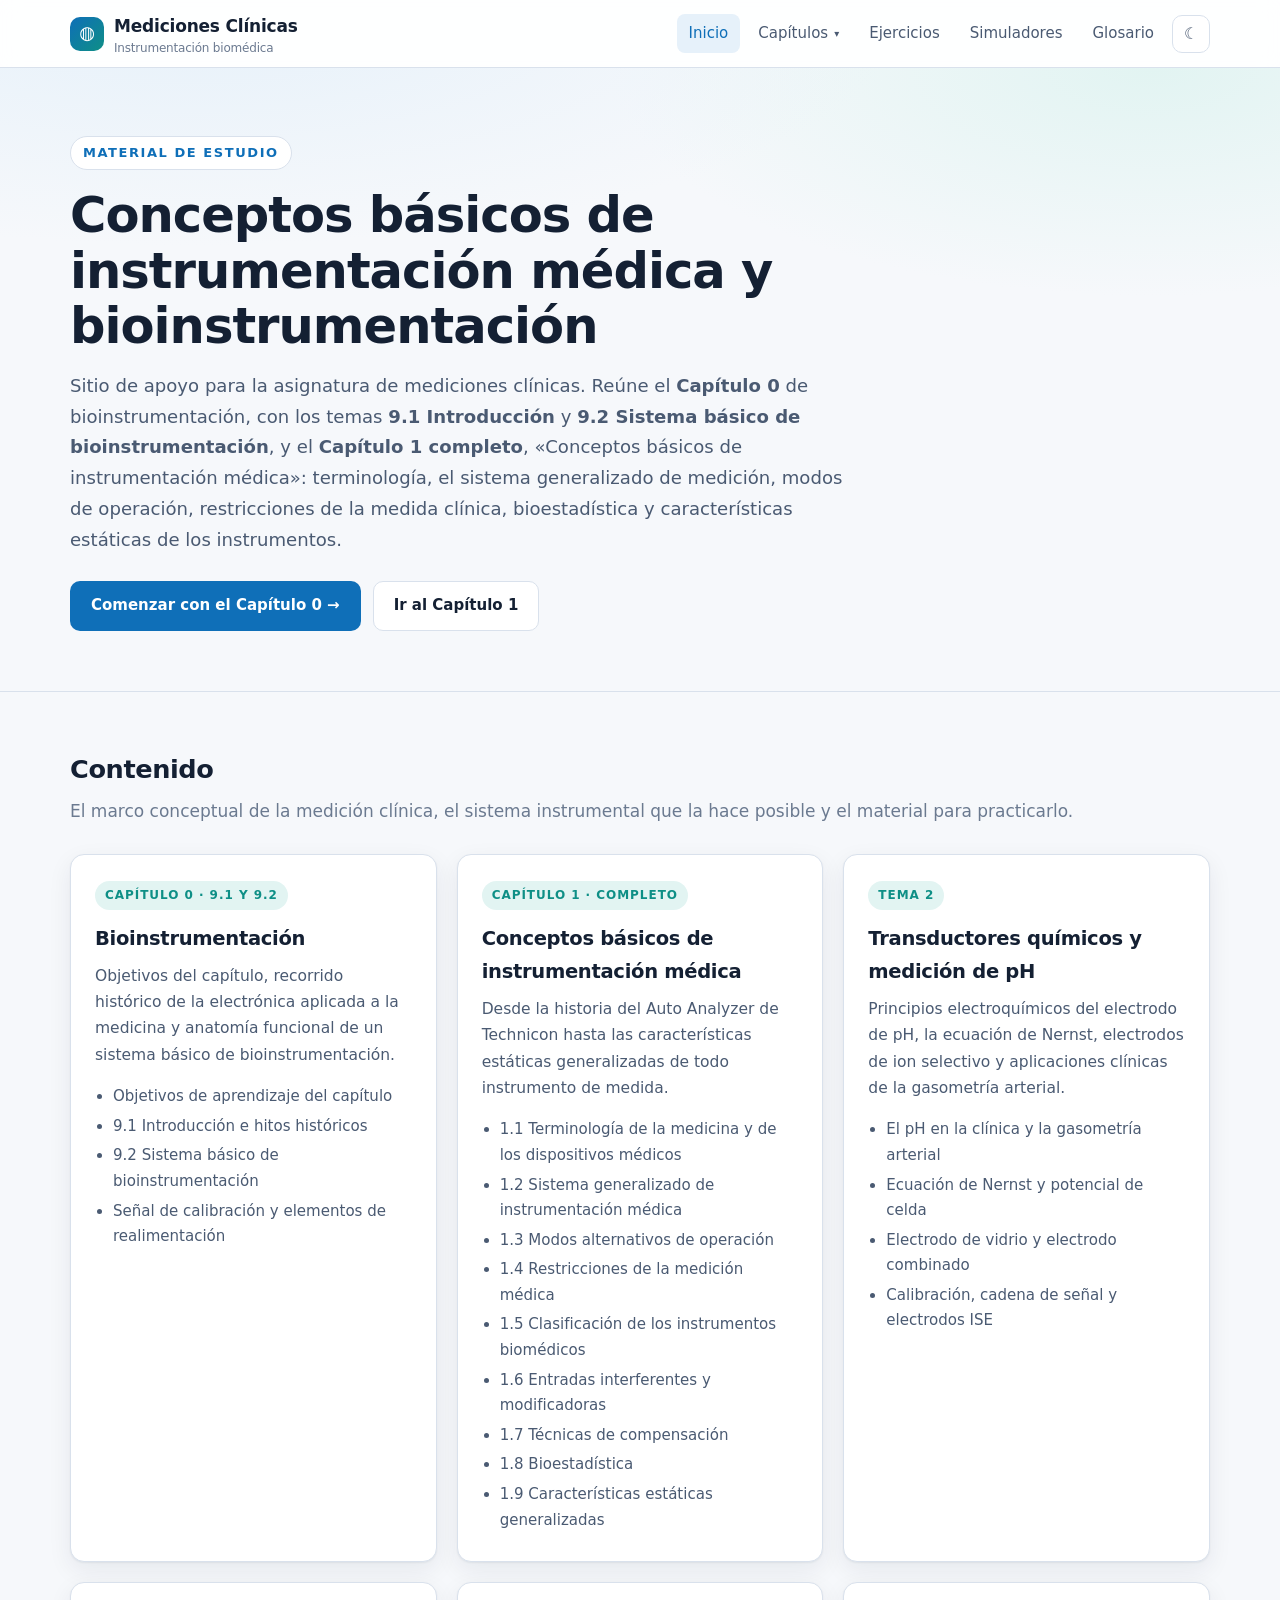
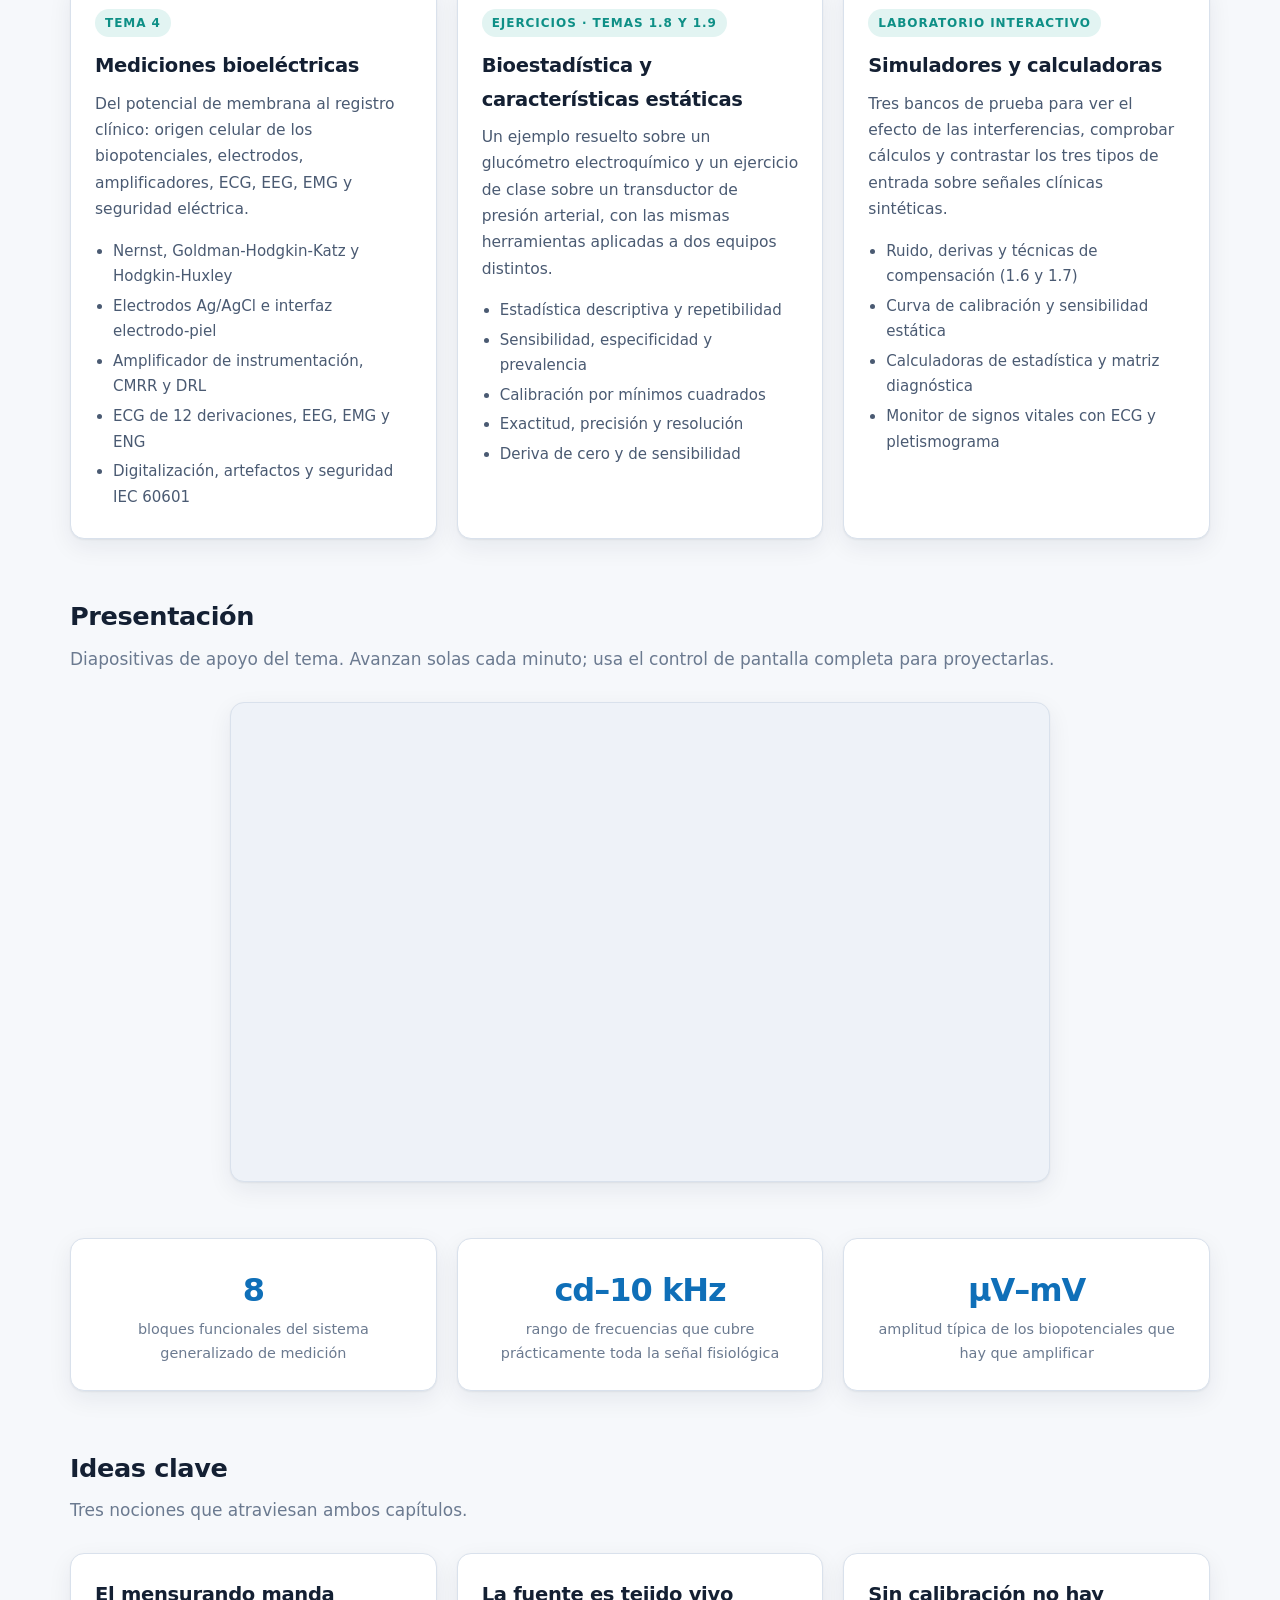
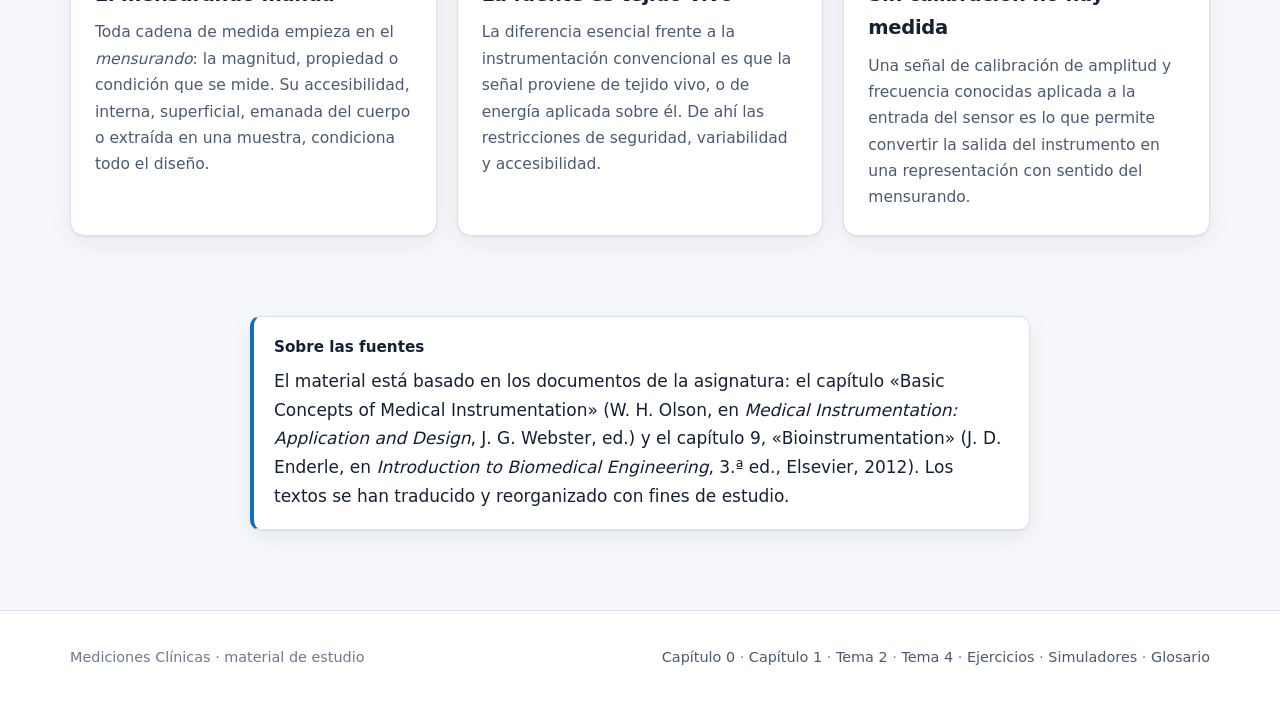
==== commit 2c40d6fd: "Añadir Tema 4 — Mediciones bioeléctricas Nueva página tema4-bioelectricas.html con la guía en extens" ====
--- a/index.html
+++ b/index.html
@@ -28,6 +28,7 @@
           <a href="bioinstrumentacion.html">Capítulo 0<small>Bioinstrumentación · 9.1 y 9.2</small></a>
           <a href="capitulo-01.html">Capítulo 1<small>Conceptos básicos de instrumentación médica</small></a>
           <a href="tema2-ph.html">Tema 2<small>Transductores químicos y pH</small></a>
+          <a href="tema4-bioelectricas.html">Tema 4<small>Mediciones bioeléctricas</small></a>
         </div>
       </div>
       <a href="ejercicios.html">Ejercicios</a>
@@ -104,6 +105,19 @@
         </ul>
       </a>
 
+      <a class="card" href="tema4-bioelectricas.html">
+        <span class="card-tag">Tema 4</span>
+        <h3>Mediciones bioeléctricas</h3>
+        <p>Del potencial de membrana al registro clínico: origen celular de los biopotenciales, electrodos, amplificadores, ECG, EEG, EMG y seguridad eléctrica.</p>
+        <ul class="card-list">
+          <li>Nernst, Goldman-Hodgkin-Katz y Hodgkin-Huxley</li>
+          <li>Electrodos Ag/AgCl e interfaz electrodo-piel</li>
+          <li>Amplificador de instrumentación, CMRR y DRL</li>
+          <li>ECG de 12 derivaciones, EEG, EMG y ENG</li>
+          <li>Digitalización, artefactos y seguridad IEC 60601</li>
+        </ul>
+      </a>
+
       <a class="card" href="ejercicios.html">
         <span class="card-tag">Ejercicios · temas 1.8 y 1.9</span>
         <h3>Bioestadística y características estáticas</h3>
@@ -204,7 +218,7 @@
 <footer class="site">
   <div class="wrap">
     <span>Mediciones Clínicas · material de estudio</span>
-    <span><a href="bioinstrumentacion.html">Capítulo 0</a> · <a href="capitulo-01.html">Capítulo 1</a> · <a href="tema2-ph.html">Tema 2</a> · <a href="ejercicios.html">Ejercicios</a> · <a href="simuladores.html">Simuladores</a> · <a href="glosario.html">Glosario</a></span>
+    <span><a href="bioinstrumentacion.html">Capítulo 0</a> · <a href="capitulo-01.html">Capítulo 1</a> · <a href="tema2-ph.html">Tema 2</a> · <a href="tema4-bioelectricas.html">Tema 4</a> · <a href="ejercicios.html">Ejercicios</a> · <a href="simuladores.html">Simuladores</a> · <a href="glosario.html">Glosario</a></span>
   </div>
 </footer>
 
--- a/assets/css/styles.css
+++ b/assets/css/styles.css
@@ -784,3 +784,87 @@
   .ph-facts { grid-template-columns: 1fr; }
 }
 @media (prefers-reduced-motion: reduce) { .ph-needle { transition: none; } }
+
+/* Video container */
+.ph-video-container {
+  position: relative;
+  width: 100%;
+  max-width: 640px;
+  margin: 28px 0;
+  aspect-ratio: 16 / 9;
+  border-radius: var(--radius);
+  overflow: hidden;
+  background: var(--surface-2);
+}
+.ph-video-container iframe {
+  position: absolute;
+  top: 0;
+  left: 0;
+  width: 100%;
+  height: 100%;
+  border: none;
+}
+
+/* Button for external links */
+.ph-btn {
+  display: inline-flex;
+  align-items: center;
+  gap: 8px;
+  padding: 10px 16px;
+  background: var(--accent);
+  color: #ffffff;
+  text-decoration: none;
+  border-radius: 8px;
+  font-weight: 500;
+  font-size: .95rem;
+  transition: all .2s ease;
+  border: none;
+  cursor: pointer;
+}
+.ph-btn:hover {
+  background: var(--accent-soft);
+  color: var(--accent);
+  text-decoration: none;
+}
+html[data-theme="dark"] .ph-btn:hover {
+  background: #1a3a52;
+}
+.ph-btn::before {
+  content: "↗";
+  font-size: 1.1rem;
+}
+
+/* =========================================================
+   Tema 4 — figuras de mapa de bits y bloques de apoyo
+   ========================================================= */
+.fig-slot { position: relative; }
+.fig-slot .fig-img {
+  max-width: 100%; height: auto; display: block; margin: 0 auto;
+  border-radius: 8px; background: #ffffff;
+}
+.fig-slot .fig-hint {
+  display: none; border: 2px dashed var(--border); border-radius: 10px;
+  padding: 30px 20px; text-align: center; color: var(--text-mute);
+  background: var(--surface-2); font-size: .9rem;
+}
+.fig-slot .fig-hint b { display: block; color: var(--text); margin-bottom: 6px; }
+.fig-slot .fig-hint code {
+  display: inline-block; margin-top: 6px; font-family: var(--mono); font-size: .82rem;
+  color: var(--accent); background: var(--accent-soft); padding: 4px 10px; border-radius: 6px;
+}
+/* Cuando la imagen aún no existe (404), el onerror marca .missing */
+.fig-slot.missing .fig-img { display: none; }
+.fig-slot.missing .fig-hint { display: block; }
+
+/* Rejilla de dos columnas reutilizable para Tema 4 */
+.be-cols { display: grid; grid-template-columns: 1fr 1fr; gap: 26px; align-items: start; margin: 22px 0; }
+.be-cols.lean { grid-template-columns: 1.3fr 1fr; }
+@media (max-width: 860px) {
+  .be-cols, .be-cols.lean { grid-template-columns: 1fr; gap: 20px; }
+}
+/* Lista de resultados de aprendizaje / puntos clave */
+.be-list { margin: 0; padding-left: 0; list-style: none; display: grid; gap: 10px; }
+.be-list li { position: relative; padding-left: 26px; font-size: .95rem; color: var(--text-soft); line-height: 1.5; }
+.be-list li::before {
+  content: "▸"; position: absolute; left: 4px; top: 0; color: var(--accent-2); font-weight: 700;
+}
